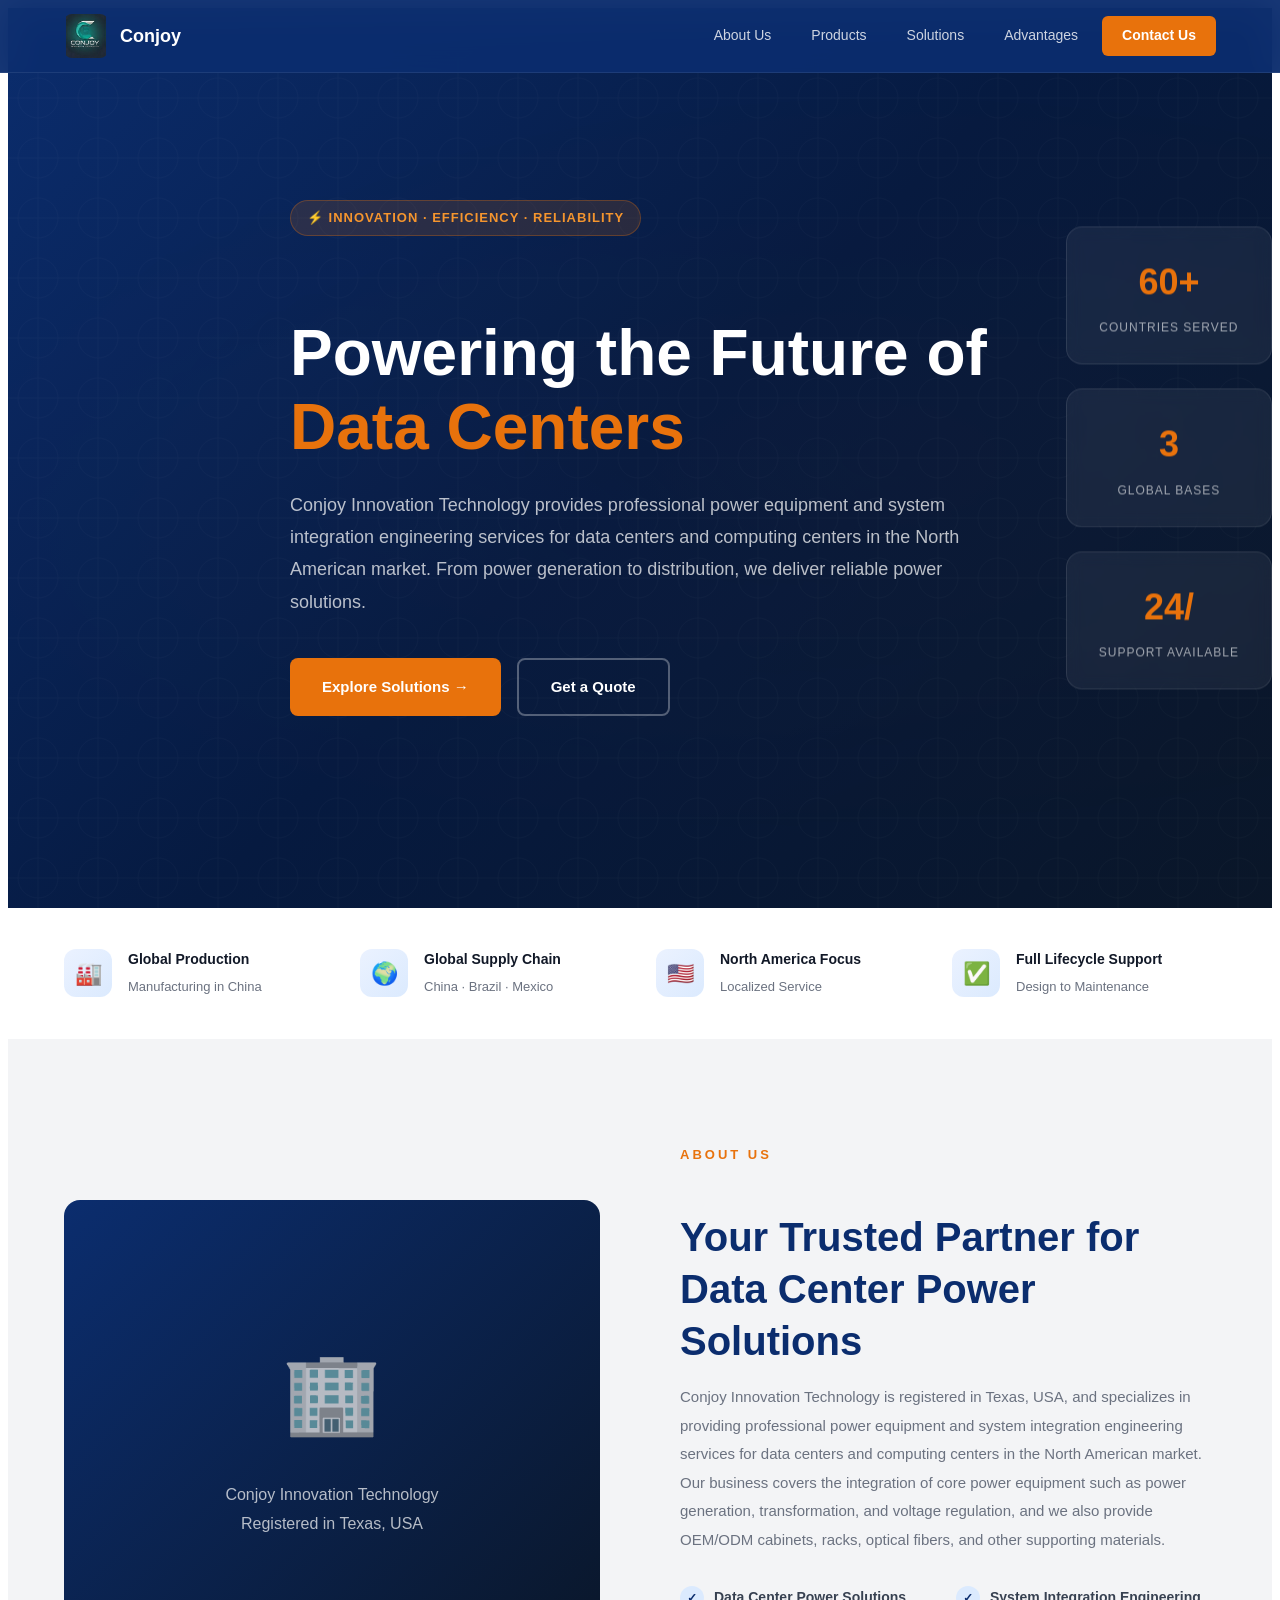
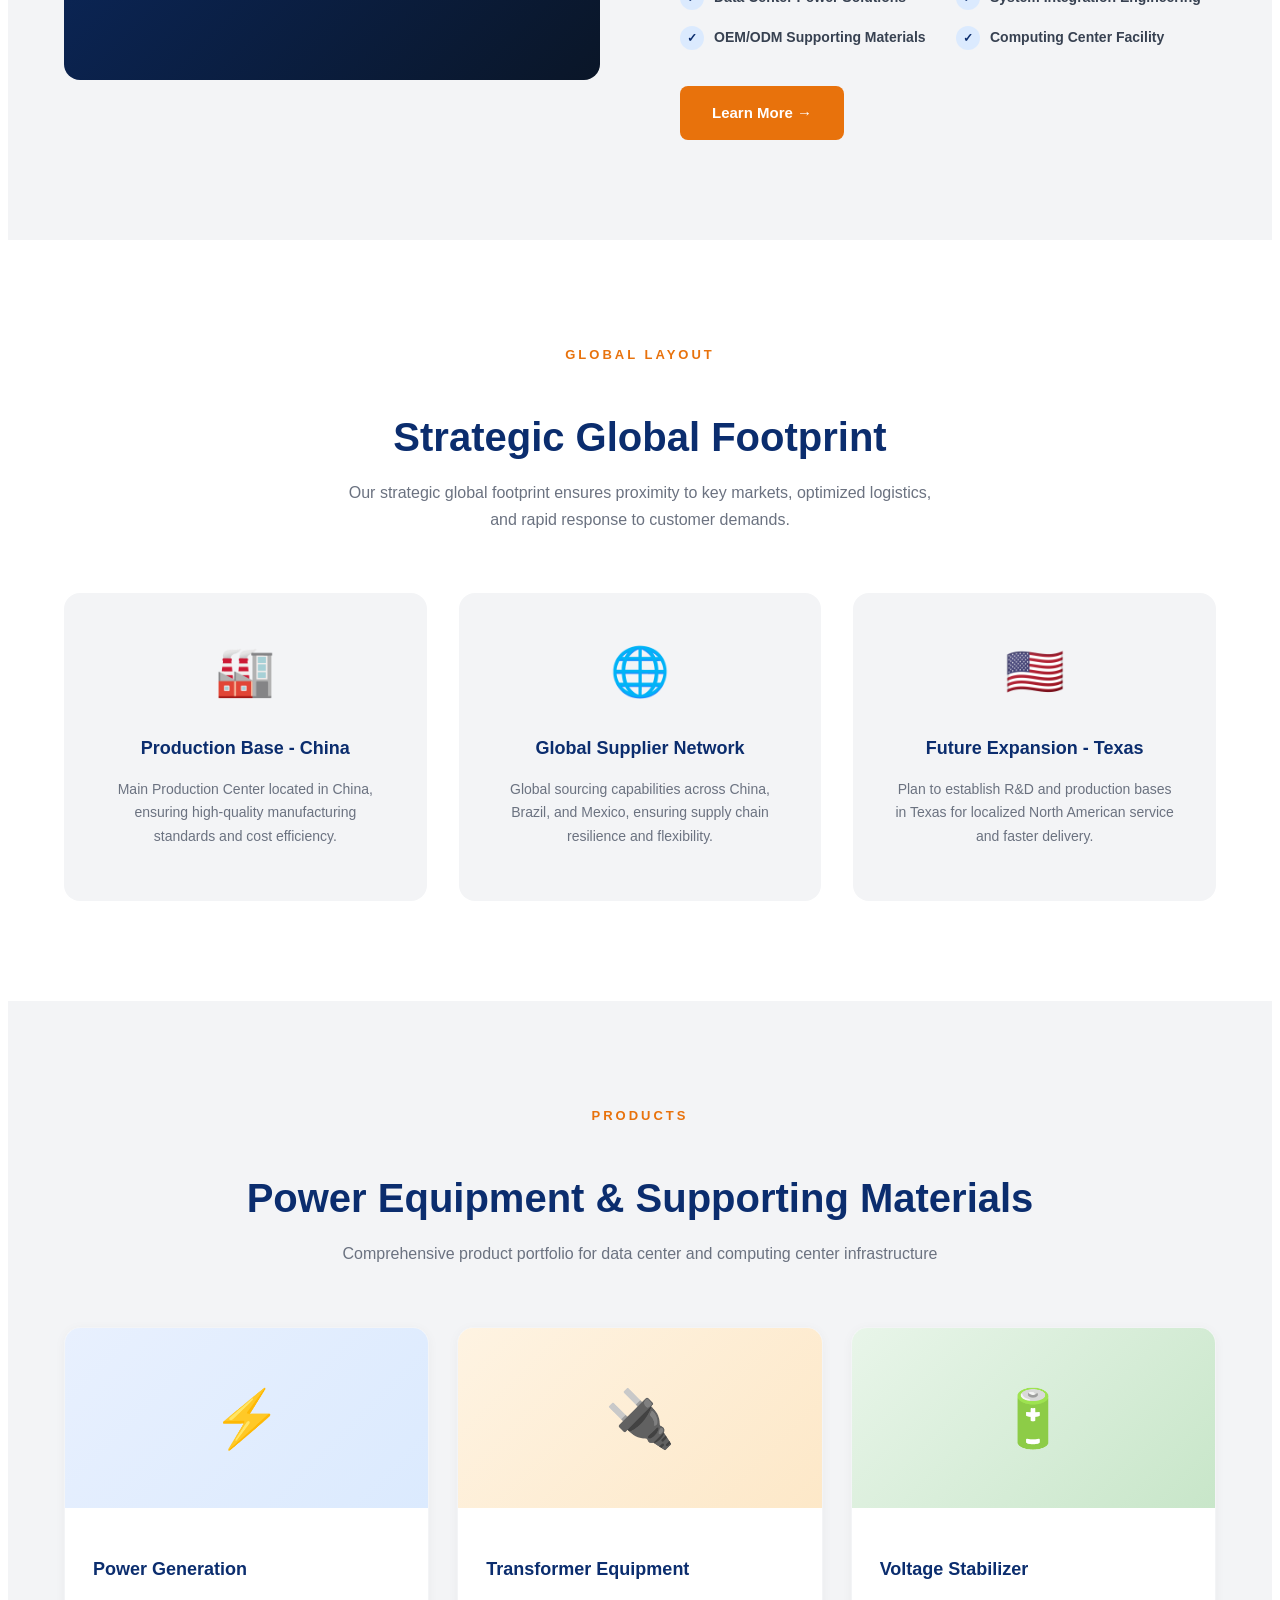
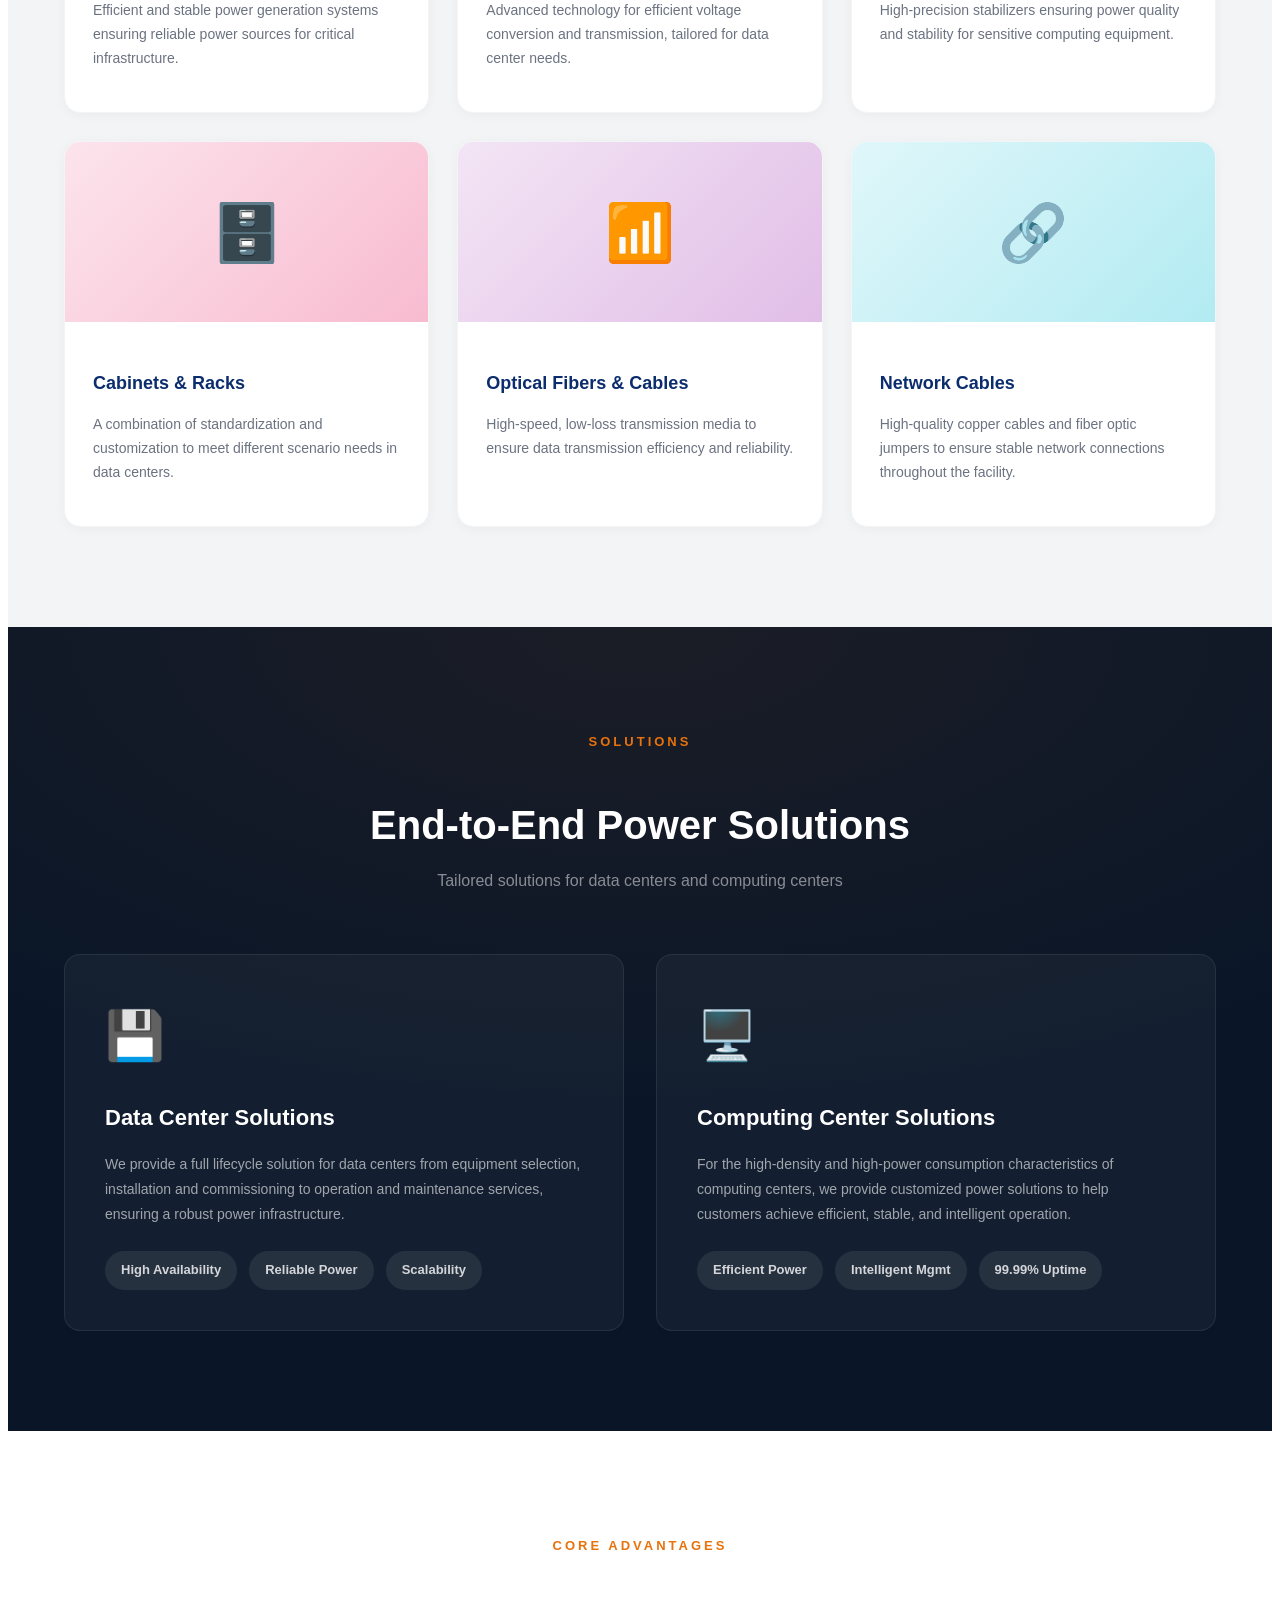
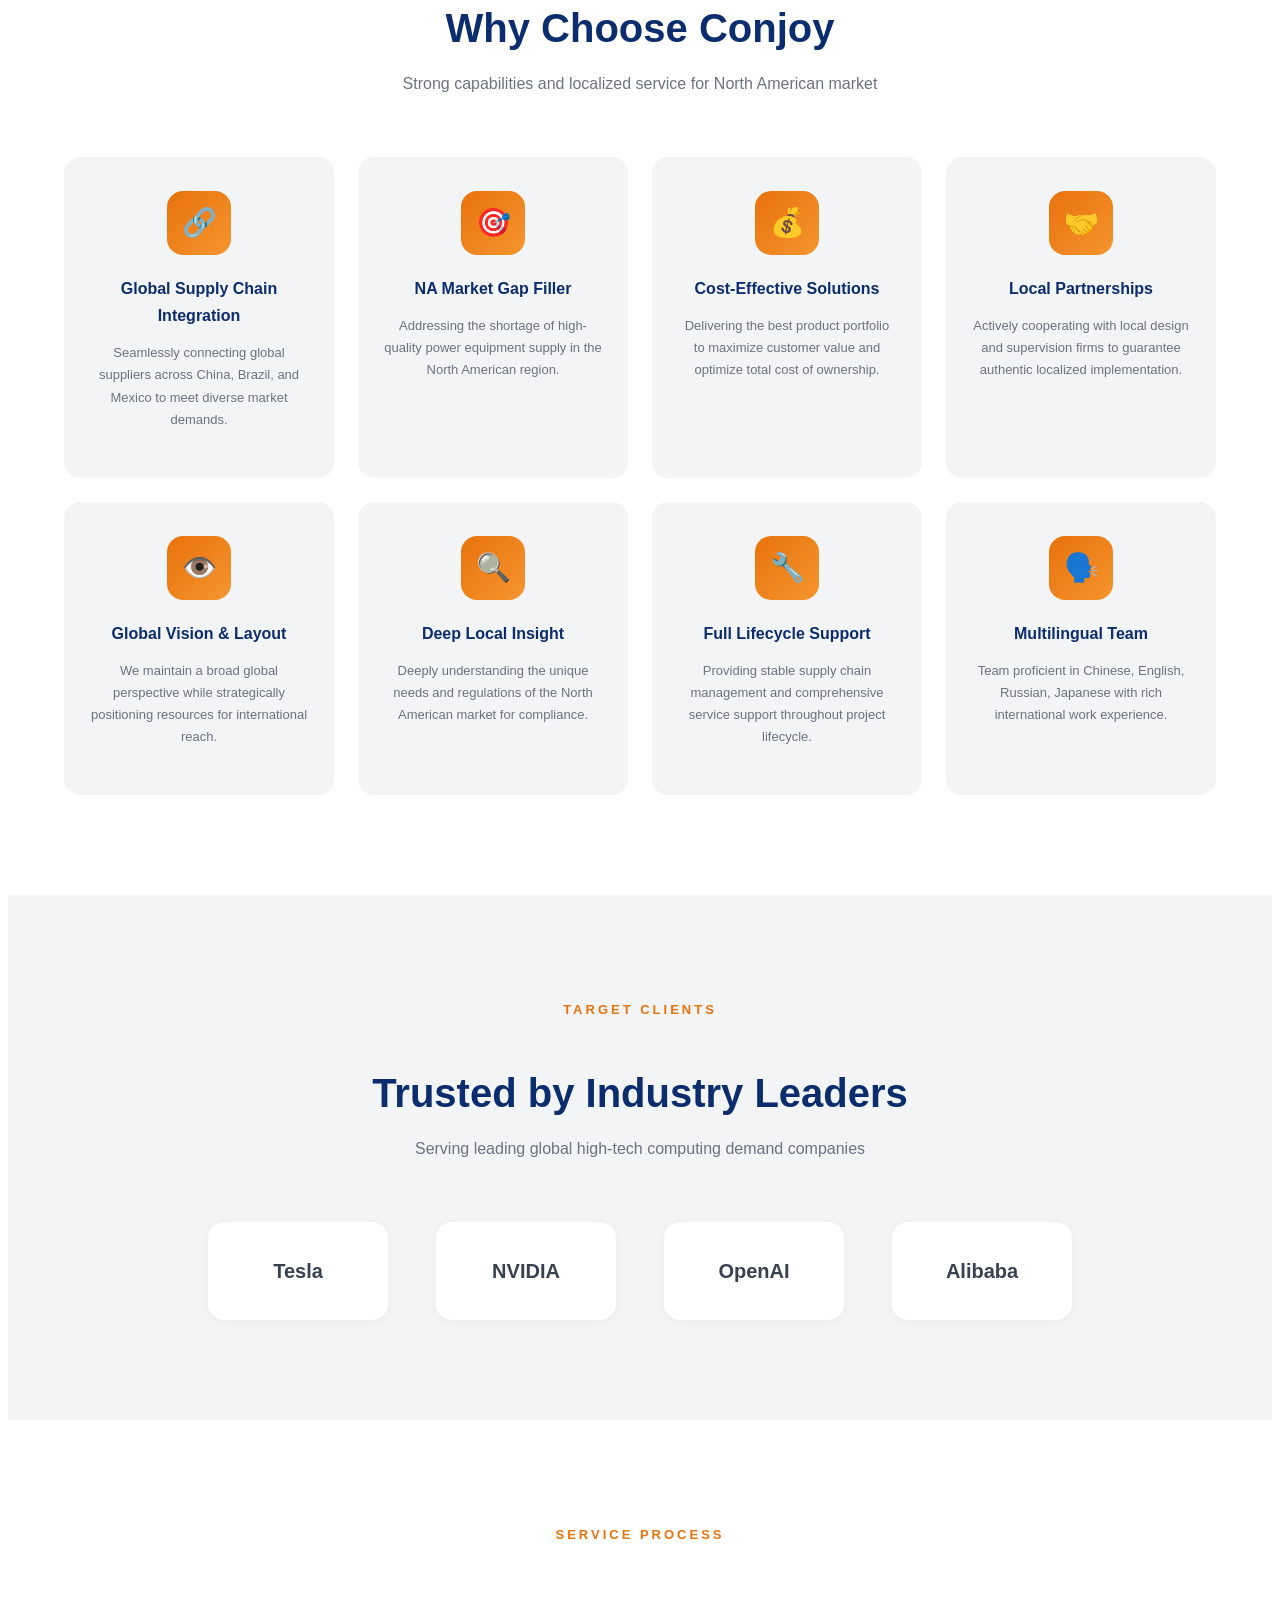
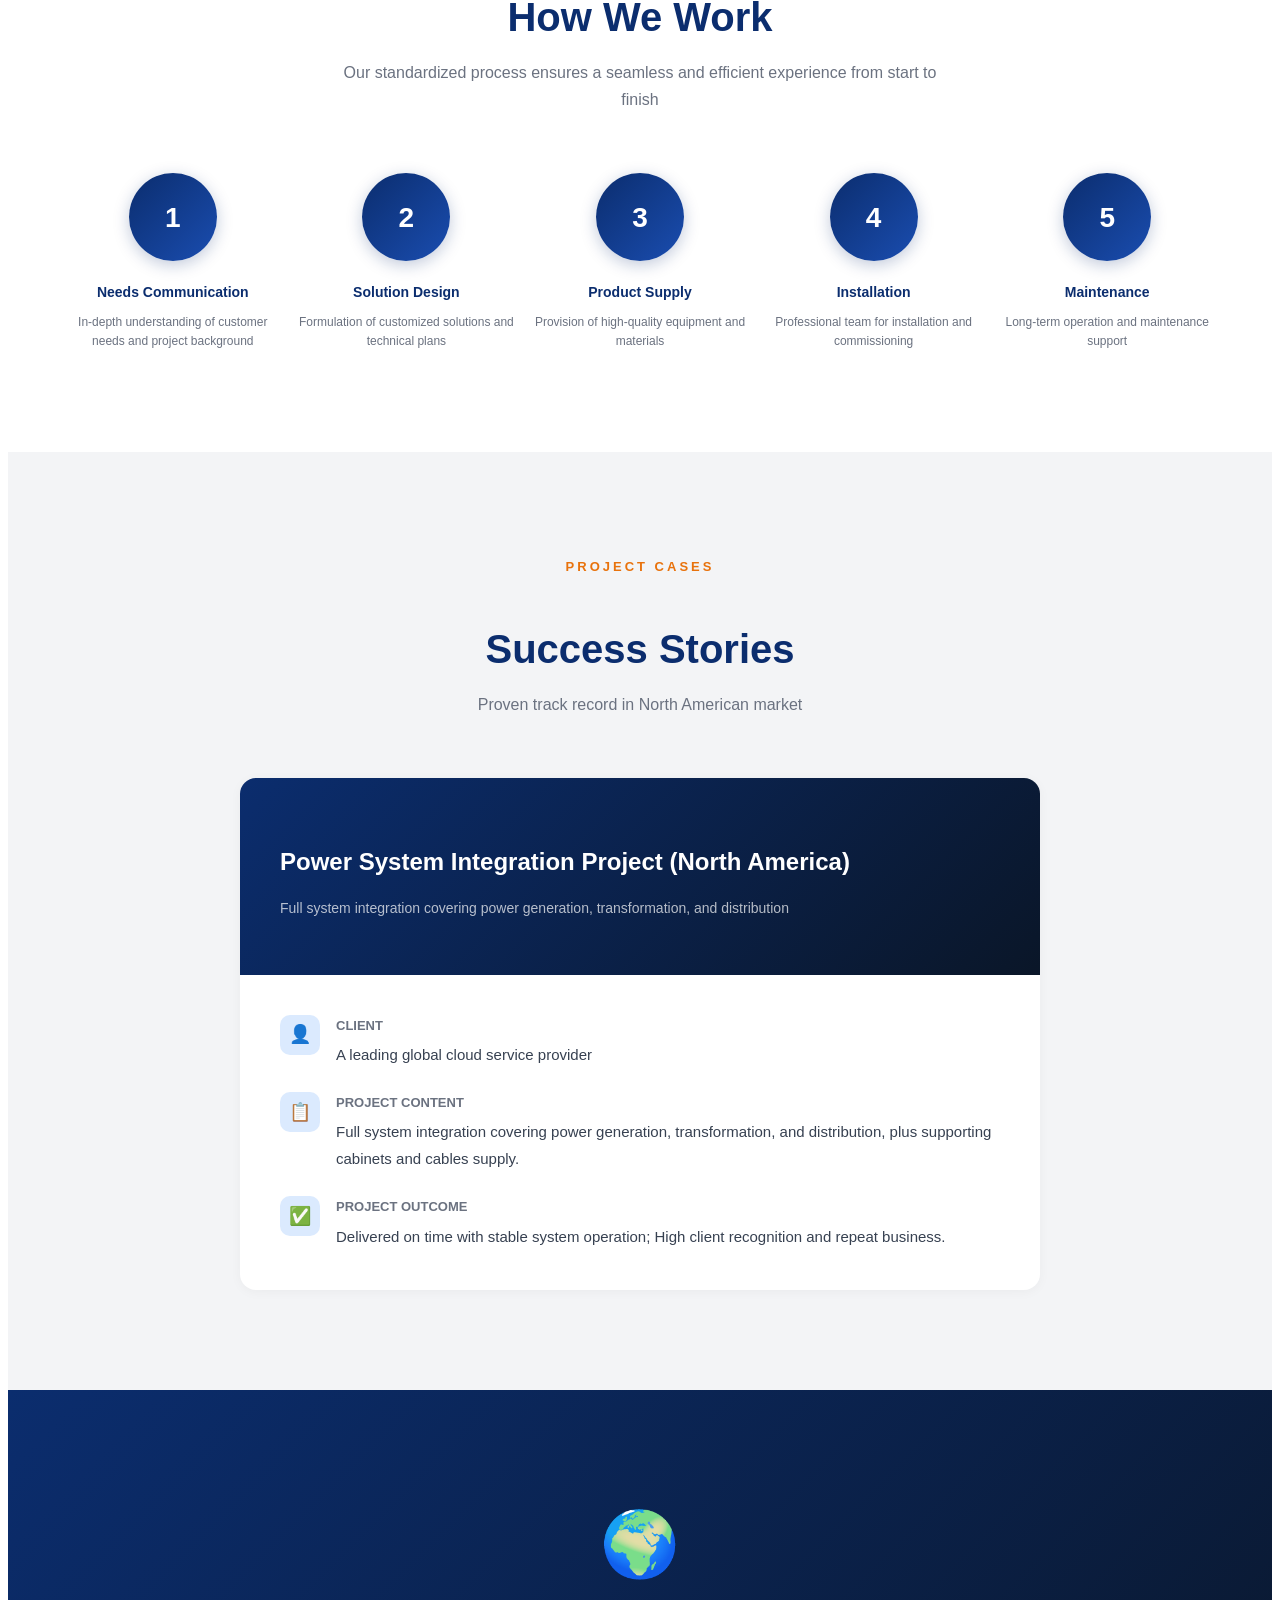
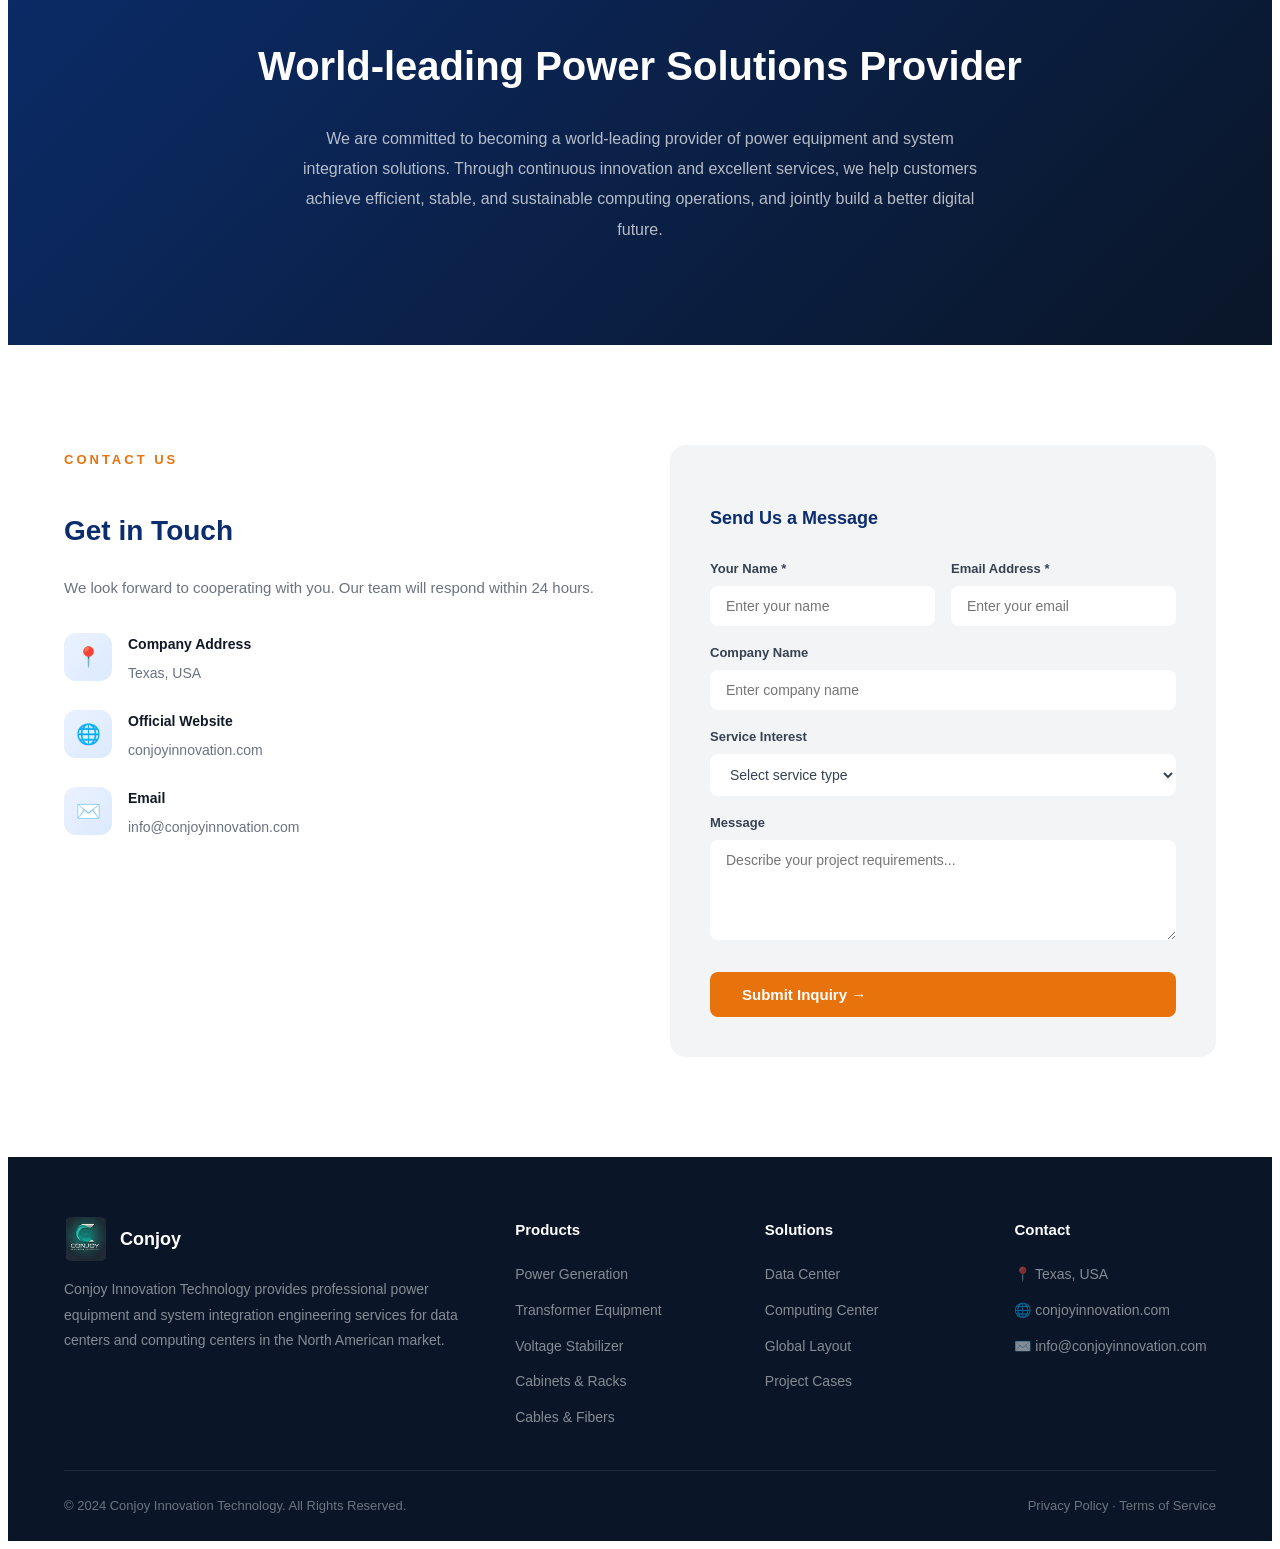
==== index.html @ 09822c04 "Add files via upload" ====
<!DOCTYPE html>
<html lang="en">
<head>
  <meta charset="UTF-8">
  <meta name="viewport" content="width=device-width, initial-scale=1.0">
  <title>Conjoy Innovation Technology - Powering the Future of Data Centers</title>
  <style>
    /* ===== RESET & BASE ===== */
    *, *::before, *::after { box-sizing: border-box; margin: ; padding: 0; }
    :root {
      --primary: #0B2D6E;
      --primary-light: #1a4db0;
      --accent: #E8720C;
      --accent-light: #f5952e;
      --dark: #0a1628;
      --gray-900: #111827;
      --gray-700: #374151;
      --gray-500: #6B7280;
      --gray-300: #D1D5DB;
      --gray-100: #F3F4F6;
      --white: #FFFFFF;
      --shadow: 0 4px 24px rgba(0,0,0,0.12);
      --shadow-lg: 0 12px 48px rgba(0,0,0,0.18);
      --radius: 8px;
      --radius-lg: 16px;
      --transition: 0.3s cubic-bezier(0.4, 0, 0.2, 1);
    }
    html { scroll-behavior: smooth; }
    body {
      font-family: "PingFang SC", "Microsoft YaHei", "Helvetica Neue", Arial, sans-serif;
      color: var(--gray-700);
      background: var(--white);
      line-height: 1.7;
      overflow-x: hidden;
    }
    img { max-width: 100%; display: block; }
    a { text-decoration: none; color: inherit; }
    ul { list-style: none; }

    /* ===== LAYOUT ===== */
    .container {
      max-width: 1200px;
      margin: 0 auto;
      padding: 0 24px;
    }
    .section { padding: 100px 0; }
    .section-header { text-align: center; margin-bottom: 60px; }
    .section-label {
      display: inline-block;
      font-size: 13px;
      font-weight: 600;
      letter-spacing: 3px;
      text-transform: uppercase;
      color: var(--accent);
      margin-bottom: 12px;
    }
    .section-title {
      font-size: clamp(28px, 4vw, 40px);
      font-weight: 800;
      color: var(--primary);
      line-height: 1.3;
      margin-bottom: 16px;
    }
    .section-subtitle {
      font-size: 16px;
      color: var(--gray-500);
      max-width: 600px;
      margin: 0 auto;
    }

    /* ===== NAVBAR ===== */
    .navbar {
      position: fixed; top: 0; left: 0; right: 0;
      z-index: 1000;
      background: rgba(11, 45, 110, 0.95);
      backdrop-filter: blur(16px);
      border-bottom: 1px solid rgba(255,255,255,0.08);
      transition: var(--transition);
    }
    .navbar.scrolled { background: rgba(11, 45, 110, 0.98); box-shadow: 0 2px 20px rgba(0,0,0,0.3); }
    .nav-inner {
      display: flex; align-items: center; justify-content: space-between;
      height: 72px;
    }
    .nav-logo {
      display: flex; align-items: center; gap: 12px;
      color: var(--white); font-weight: 800; font-size: 18px;
    }
    .nav-logo-img {
      width: 44px; height: 44px;
      object-fit: contain;
      border-radius: 8px;
    }
    .nav-links { display: flex; gap: 8px; }
    .nav-links a {
      color: rgba(255,255,255,0.8);
      font-size: 14px; font-weight: 500;
      padding: 8px 16px;
      border-radius: 6px;
      transition: var(--transition);
    }
    .nav-links a:hover { color: var(--white); background: rgba(255,255,255,0.1); }
    .nav-cta {
      background: var(--accent) !important;
      color: var(--white) !important;
      font-weight: 600 !important;
      padding: 8px 20px !important;
    }
    .nav-cta:hover { background: var(--accent-light) !important; }
    .nav-mobile-toggle {
      display: none;
      background: none; border: none;
      color: white; font-size: 24px;
      cursor: pointer;
    }

    /* ===== HERO ===== */
    .hero {
      min-height: 100vh;
      background: linear-gradient(135deg, #0B2D6E 0%, #061a40 50%, #0a1628 100%);
      display: flex; align-items: center;
      position: relative;
      overflow: hidden;
    }
    .hero::before {
      content: '';
      position: absolute; inset: 0;
      background: url("data:image/svg+xml,%3Csvg width='60' height='60' xmlns='http://www.w3.org/2000/svg'%3E%3Cg fill='none' stroke='%23ffffff' stroke-width='0.5' opacity='0.04'%3E%3Ccircle cx='30' cy='30' r='20'/%3E%3Cline x1='0' y1='30' x2='60' y2='30'/%3E%3Cline x1='30' y1='0' x2='30' y2='60'/%3E%3C/g%3E%3C/svg%3E");
    }
    .hero-glow {
      position: absolute; inset: 0;
      opacity: 0.06;
      background: 
        radial-gradient(ellipse 80% 50% at 70% 50%, rgba(232,114,12,0.3), transparent),
        radial-gradient(ellipse 60% 40% at 30% 60%, rgba(255,255,255,0.1), transparent);
    }
    .hero-content {
      position: relative; z-index: 2;
      max-width: 700px;
    }
    .hero-badge {
      display: inline-flex; align-items: center; gap: 8px;
      background: rgba(232,114,12,0.15);
      border: 1px solid rgba(232,114,12,0.3);
      color: var(--accent-light);
      font-size: 13px; font-weight: 600;
      padding: 6px 16px;
      border-radius: 100px;
      margin-bottom: 28px;
      letter-spacing: 1px;
    }
    .hero-title {
      font-size: clamp(36px, 5.5vw, 64px);
      font-weight: 900;
      color: var(--white);
      line-height: 1.15;
      margin-bottom: 24px;
    }
    .hero-title span { color: var(--accent); }
    .hero-desc {
      font-size: 18px;
      color: rgba(255,255,255,0.72);
      margin-bottom: 40px;
      line-height: 1.8;
    }
    .hero-actions { display: flex; gap: 16px; flex-wrap: wrap; }
    .btn {
      display: inline-flex; align-items: center; gap: 8px;
      padding: 14px 32px;
      border-radius: var(--radius);
      font-size: 15px; font-weight: 700;
      transition: var(--transition);
      cursor: pointer;
      border: none;
    }
    .btn-primary {
      background: var(--accent);
      color: var(--white);
    }
    .btn-primary:hover { background: var(--accent-light); transform: translateY(-2px); box-shadow: 0 8px 24px rgba(232,114,12,0.4); }
    .btn-outline {
      background: transparent;
      color: var(--white);
      border: 2px solid rgba(255,255,255,0.3);
    }
    .btn-outline:hover { border-color: var(--white); background: rgba(255,255,255,0.08); transform: translateY(-2px); }
    .hero-stats {
      position: absolute; right: 0; top: 50%; transform: translateY(-50%);
      z-index: 2;
      display: flex; flex-direction: column; gap: 24px;
    }
    .hero-stat {
      background: rgba(255,255,255,0.06);
      border: 1px solid rgba(255,255,255,0.1);
      backdrop-filter: blur(8px);
      border-radius: var(--radius-lg);
      padding: 24px 32px;
      text-align: center;
      min-width: 160px;
    }
    .hero-stat-num {
      font-size: 36px; font-weight: 900;
      color: var(--accent);
      display: block;
    }
    .hero-stat-label {
      font-size: 12px;
      color: rgba(255,255,255,0.6);
      letter-spacing: 1px;
      text-transform: uppercase;
      margin-top: 4px;
    }

    /* ===== FEATURES BAR ===== */
    .features-bar {
      background: var(--white);
      padding: 40px 0;
      border-bottom: 1px solid var(--gray-100);
    }
    .features-bar-grid {
      display: grid;
      grid-template-columns: repeat(4, 1fr);
      gap: 32px;
    }
    .feature-item {
      display: flex; align-items: center; gap: 16px;
    }
    .feature-icon {
      width: 48px; height: 48px;
      background: linear-gradient(135deg, #EBF2FF, #dbeafe);
      border-radius: 12px;
      display: flex; align-items: center; justify-content: center;
      font-size: 22px;
      flex-shrink: 0;
    }
    .feature-text strong { display: block; font-size: 14px; color: var(--gray-900); }
    .feature-text span { font-size: 13px; color: var(--gray-500); }

    /* ===== ABOUT ===== */
    .about { background: var(--gray-100); }
    .about-grid {
      display: grid;
      grid-template-columns: 1fr 1fr;
      gap: 80px;
      align-items: center;
    }
    .about-image {
      position: relative;
      border-radius: var(--radius-lg);
      overflow: hidden;
      height: 480px;
      background: linear-gradient(135deg, var(--primary) 0%, var(--dark) 100%);
      display: flex; align-items: center; justify-content: center;
    }
    .about-image-content {
      text-align: center;
      color: rgba(255,255,255,0.8);
      padding: 40px;
    }
    .about-image-content .big-icon {
      font-size: 80px;
      margin-bottom: 20px;
    }
    .about-image-content p {
      font-size: 16px;
      color: rgba(255,255,255,0.7);
      line-height: 1.8;
    }
    .about-text .section-label { text-align: left; }
    .about-text .section-title { text-align: left; }
    .about-desc {
      font-size: 15px;
      color: var(--gray-500);
      margin-bottom: 32px;
      line-height: 1.9;
    }
    .about-features {
      display: grid; grid-template-columns: 1fr 1fr; gap: 16px;
      margin-bottom: 36px;
    }
    .about-feature {
      display: flex; align-items: center; gap: 10px;
      font-size: 14px; font-weight: 600; color: var(--gray-700);
    }
    .about-feature-icon {
      width: 24px; height: 24px;
      background: #dbeafe;
      border-radius: 50%;
      display: flex; align-items: center; justify-content: center;
      font-size: 12px;
      color: var(--primary);
      flex-shrink: 0;
    }

    /* ===== GLOBAL LAYOUT ===== */
    .global-section { background: var(--white); }
    .global-grid {
      display: grid;
      grid-template-columns: repeat(3, 1fr);
      gap: 32px;
    }
    .global-card {
      background: var(--gray-100);
      border-radius: var(--radius-lg);
      padding: 36px;
      text-align: center;
      transition: var(--transition);
      border: 2px solid transparent;
    }
    .global-card:hover {
      border-color: var(--primary);
      transform: translateY(-4px);
      box-shadow: var(--shadow);
    }
    .global-card-icon {
      font-size: 48px;
      margin-bottom: 20px;
    }
    .global-card h3 {
      font-size: 18px; font-weight: 800;
      color: var(--primary);
      margin-bottom: 12px;
    }
    .global-card p {
      font-size: 14px;
      color: var(--gray-500);
      line-height: 1.7;
    }

    /* ===== PRODUCTS ===== */
    .products { background: var(--gray-100); }
    .products-grid {
      display: grid;
      grid-template-columns: repeat(3, 1fr);
      gap: 28px;
    }
    .product-card {
      background: var(--white);
      border: 1px solid var(--gray-100);
      border-radius: var(--radius-lg);
      overflow: hidden;
      transition: var(--transition);
      box-shadow: 0 2px 12px rgba(0,0,0,0.04);
    }
    .product-card:hover {
      transform: translateY(-8px);
      box-shadow: var(--shadow-lg);
      border-color: var(--primary);
    }
    .product-img {
      height: 180px;
      background: linear-gradient(135deg, #e8f0fe, #dbeafe);
      display: flex; align-items: center; justify-content: center;
      font-size: 56px;
    }
    .product-card:nth-child(2) .product-img { background: linear-gradient(135deg, #fef3e2, #fde8c8); }
    .product-card:nth-child(3) .product-img { background: linear-gradient(135deg, #e8f5e9, #c8e6c9); }
    .product-card:nth-child(4) .product-img { background: linear-gradient(135deg, #fce4ec, #f8bbd0); }
    .product-card:nth-child(5) .product-img { background: linear-gradient(135deg, #f3e5f5, #e1bee7); }
    .product-card:nth-child(6) .product-img { background: linear-gradient(135deg, #e0f7fa, #b2ebf2); }
    .product-body { padding: 28px; }
    .product-title {
      font-size: 18px; font-weight: 800;
      color: var(--primary);
      margin-bottom: 10px;
    }
    .product-desc {
      font-size: 14px;
      color: var(--gray-500);
      line-height: 1.7;
    }

    /* ===== SOLUTIONS ===== */
    .solutions {
      background: var(--dark);
      position: relative;
      overflow: hidden;
    }
    .solutions::before {
      content: '';
      position: absolute; inset: 0;
      background: radial-gradient(ellipse 80% 60% at 50% 0%, rgba(232,114,12,0.08), transparent);
    }
    .solutions .section-label { color: var(--accent); }
    .solutions .section-title { color: var(--white); }
    .solutions .section-subtitle { color: rgba(255,255,255,0.5); }
    .solutions-grid {
      position: relative; z-index: 1;
      display: grid;
      grid-template-columns: repeat(2, 1fr);
      gap: 32px;
    }
    .solution-card {
      background: rgba(255,255,255,0.04);
      border: 1px solid rgba(255,255,255,0.08);
      border-radius: var(--radius-lg);
      padding: 40px;
      transition: var(--transition);
    }
    .solution-card:hover {
      background: rgba(255,255,255,0.08);
      border-color: rgba(232,114,12,0.3);
    }
    .solution-icon {
      font-size: 48px;
      margin-bottom: 20px;
    }
    .solution-card h3 {
      font-size: 22px; font-weight: 800;
      color: var(--white);
      margin-bottom: 16px;
    }
    .solution-card > p {
      font-size: 14px;
      color: rgba(255,255,255,0.6);
      line-height: 1.8;
      margin-bottom: 24px;
    }
    .solution-features {
      display: flex; flex-wrap: wrap; gap: 12px;
    }
    .solution-feature {
      background: rgba(255,255,255,0.08);
      color: rgba(255,255,255,0.8);
      font-size: 13px; font-weight: 600;
      padding: 8px 16px;
      border-radius: 100px;
    }

    /* ===== ADVANTAGES ===== */
    .advantages { background: var(--white); }
    .adv-grid {
      display: grid;
      grid-template-columns: repeat(4, 1fr);
      gap: 24px;
    }
    .adv-card {
      background: var(--gray-100);
      border-radius: var(--radius-lg);
      padding: 32px 24px;
      text-align: center;
      transition: var(--transition);
      border: 2px solid transparent;
    }
    .adv-card:hover {
      border-color: var(--accent);
      transform: translateY(-4px);
      box-shadow: var(--shadow);
    }
    .adv-icon {
      width: 64px; height: 64px;
      background: linear-gradient(135deg, var(--accent), #f5952e);
      border-radius: 16px;
      display: flex; align-items: center; justify-content: center;
      font-size: 28px;
      margin: 0 auto 20px;
    }
    .adv-card h3 {
      font-size: 16px; font-weight: 800;
      color: var(--primary);
      margin-bottom: 10px;
    }
    .adv-card p {
      font-size: 13px;
      color: var(--gray-500);
      line-height: 1.7;
    }

    /* ===== CLIENTS ===== */
    .clients { background: var(--gray-100); }
    .clients-grid {
      display: flex;
      justify-content: center;
      flex-wrap: wrap;
      gap: 48px;
    }
    .client-logo {
      background: var(--white);
      border-radius: var(--radius-lg);
      padding: 32px 48px;
      display: flex;
      align-items: center;
      justify-content: center;
      min-width: 180px;
      box-shadow: 0 2px 12px rgba(0,0,0,0.04);
      transition: var(--transition);
    }
    .client-logo:hover {
      transform: translateY(-4px);
      box-shadow: var(--shadow);
    }
    .client-logo span {
      font-size: 20px; font-weight: 800;
      color: var(--gray-700);
    }

    /* ===== PROCESS ===== */
    .process { background: var(--white); }
    .process-steps {
      display: grid;
      grid-template-columns: repeat(5, 1fr);
      gap: 16px;
      position: relative;
    }
    .process-steps::before {
      content: '';
      position: absolute;
      top: 44px; left: 10%; right: 10%;
      height: 2px;
      background: var(--gray-200);
    }
    .step {
      text-align: center;
      position: relative;
    }
    .step-num {
      width: 88px; height: 88px;
      border-radius: 50%;
      background: linear-gradient(135deg, var(--primary), var(--primary-light));
      color: white;
      font-size: 28px; font-weight: 900;
      display: flex; align-items: center; justify-content: center;
      margin: 0 auto 20px;
      position: relative; z-index: 1;
      box-shadow: 0 4px 16px rgba(11,45,110,0.25);
    }
    .step-title { font-size: 14px; font-weight: 700; color: var(--primary); margin-bottom: 8px; }
    .step-desc { font-size: 12px; color: var(--gray-500); line-height: 1.6; }

    /* ===== CASES ===== */
    .cases { background: var(--gray-100); }
    .case-card {
      background: var(--white);
      border-radius: var(--radius-lg);
      overflow: hidden;
      box-shadow: 0 2px 12px rgba(0,0,0,0.04);
      max-width: 800px;
      margin: 0 auto;
    }
    .case-header {
      background: linear-gradient(135deg, var(--primary), var(--dark));
      color: var(--white);
      padding: 40px;
    }
    .case-header h3 {
      font-size: 24px; font-weight: 800;
      margin-bottom: 8px;
    }
    .case-header p {
      opacity: 0.7;
      font-size: 14px;
    }
    .case-body {
      padding: 40px;
    }
    .case-item {
      display: flex;
      gap: 16px;
      margin-bottom: 24px;
    }
    .case-item:last-child { margin-bottom: 0; }
    .case-item-icon {
      width: 40px; height: 40px;
      background: #dbeafe;
      border-radius: 10px;
      display: flex; align-items: center; justify-content: center;
      font-size: 18px;
      flex-shrink: 0;
    }
    .case-item-text strong {
      display: block;
      font-size: 13px;
      color: var(--gray-500);
      margin-bottom: 4px;
    }
    .case-item-text span {
      font-size: 15px;
      color: var(--gray-700);
      line-height: 1.6;
    }

    /* ===== VISION ===== */
    .vision {
      background: linear-gradient(135deg, var(--primary) 0%, var(--dark) 100%);
      color: var(--white);
      text-align: center;
    }
    .vision-icon {
      font-size: 64px;
      margin-bottom: 24px;
    }
    .vision h2 {
      font-size: clamp(28px, 4vw, 40px);
      font-weight: 900;
      margin-bottom: 24px;
    }
    .vision p {
      font-size: 16px;
      color: rgba(255,255,255,0.7);
      max-width: 700px;
      margin: 0 auto;
      line-height: 1.9;
    }

    /* ===== CONTACT ===== */
    .contact { background: var(--white); }
    .contact-grid {
      display: grid;
      grid-template-columns: 1fr 1fr;
      gap: 60px;
    }
    .contact-info h3 {
      font-size: 24px; font-weight: 800;
      color: var(--primary);
      margin-bottom: 20px;
    }
    .contact-info > p {
      font-size: 15px;
      color: var(--gray-500);
      margin-bottom: 32px;
      line-height: 1.8;
    }
    .contact-list { display: flex; flex-direction: column; gap: 24px; }
    .contact-item {
      display: flex; align-items: flex-start; gap: 16px;
    }
    .contact-item-icon {
      width: 48px; height: 48px;
      background: linear-gradient(135deg, #EBF2FF, #dbeafe);
      border-radius: 12px;
      display: flex; align-items: center; justify-content: center;
      font-size: 20px;
      flex-shrink: 0;
    }
    .contact-item-text strong { display: block; font-size: 14px; color: var(--gray-900); margin-bottom: 2px; }
    .contact-item-text span { font-size: 14px; color: var(--gray-500); }
    .contact-form {
      background: var(--gray-100);
      border-radius: var(--radius-lg);
      padding: 40px;
    }
    .form-row { display: grid; grid-template-columns: 1fr 1fr; gap: 16px; }
    .form-group { margin-bottom: 16px; }
    .form-group label {
      display: block;
      font-size: 13px; font-weight: 700;
      color: var(--gray-700);
      margin-bottom: 6px;
    }
    .form-group input,
    .form-group select,
    .form-group textarea {
      width: 100%;
      padding: 12px 16px;
      border: 2px solid var(--gray-200);
      border-radius: var(--radius);
      font-size: 14px;
      font-family: inherit;
      background: var(--white);
      color: var(--gray-700);
      transition: var(--transition);
      outline: none;
    }
    .form-group input:focus,
    .form-group select:focus,
    .form-group textarea:focus {
      border-color: var(--primary);
      box-shadow: 0 0 0 3px rgba(11,45,110,0.1);
    }
    .form-group textarea { resize: vertical; min-height: 100px; }
    .form-submit { width: 100%; margin-top: 8px; }

    /* ===== FOOTER ===== */
    .footer {
      background: var(--dark);
      padding: 60px 0 0;
    }
    .footer-grid {
      display: grid;
      grid-template-columns: 2fr 1fr 1fr 1fr;
      gap: 48px;
      padding-bottom: 40px;
      border-bottom: 1px solid rgba(255,255,255,0.08);
    }
    .footer-brand p {
      font-size: 14px;
      color: rgba(255,255,255,0.5);
      margin-top: 16px;
      line-height: 1.8;
    }
    .footer-col-title {
      font-size: 15px; font-weight: 800;
      color: var(--white);
      margin-bottom: 20px;
    }
    .footer-links { display: flex; flex-direction: column; gap: 12px; }
    .footer-links a {
      font-size: 14px;
      color: rgba(255,255,255,0.5);
      transition: var(--transition);
    }
    .footer-links a:hover { color: var(--accent); }
    .footer-bottom {
      display: flex; align-items: center; justify-content: space-between;
      padding: 24px 0;
      font-size: 13px;
      color: rgba(255,255,255,0.4);
    }

    /* ===== SCROLL ANIMATIONS ===== */
    .reveal {
      opacity: 0;
      transform: translateY(30px);
      transition: opacity 0.6s ease, transform 0.6s ease;
    }
    .reveal.visible { opacity: 1; transform: translateY(0); }

    /* ===== RESPONSIVE ===== */
    @media (max-width: 1024px) {
      .hero-stats { display: none; }
      .about-grid { grid-template-columns: 1fr; gap: 40px; }
      .about-image { height: 300px; }
      .products-grid { grid-template-columns: repeat(2, 1fr); }
      .solutions-grid { grid-template-columns: 1fr; }
      .adv-grid { grid-template-columns: repeat(2, 1fr); }
      .process-steps { grid-template-columns: repeat(3, 1fr); }
      .process-steps::before { display: none; }
      .footer-grid { grid-template-columns: repeat(2, 1fr); }
    }
    @media (max-width: 768px) {
      .nav-links { display: none; }
      .nav-mobile-toggle { display: block; }
      .nav-links.open {
        display: flex; flex-direction: column;
        position: absolute; top: 72px; left: 0; right: 0;
        background: var(--primary);
        padding: 16px;
        gap: 4px;
      }
      .products-grid { grid-template-columns: 1fr; }
      .adv-grid { grid-template-columns: 1fr 1fr; }
      .process-steps { grid-template-columns: 1fr 1fr; }
      .global-grid { grid-template-columns: 1fr; }
      .contact-grid { grid-template-columns: 1fr; }
      .form-row { grid-template-columns: 1fr; }
      .footer-grid { grid-template-columns: 1fr; }
      .footer-bottom { flex-direction: column; gap: 12px; text-align: center; }
      .about-features { grid-template-columns: 1fr; }
      .features-bar-grid { grid-template-columns: repeat(2, 1fr); }
      .section { padding: 70px 0; }
    }
    @media (max-width: 480px) {
      .features-bar-grid { grid-template-columns: 1fr; }
      .adv-grid { grid-template-columns: 1fr; }
      .process-steps { grid-template-columns: 1fr; }
    }
  </style>
</head>
<body>

<!-- NAVBAR -->
<nav class="navbar" id="navbar">
  <div class="container nav-inner">
    <div class="nav-logo">
      <img src="logo.jpg" alt="Conjoy" class="nav-logo-img">
      Conjoy
    </div>
    <div class="nav-links" id="navLinks">
      <a href="#about">About Us</a>
      <a href="#products">Products</a>
      <a href="#solutions">Solutions</a>
      <a href="#advantages">Advantages</a>
      <a href="#contact" class="nav-cta">Contact Us</a>
    </div>
    <button class="nav-mobile-toggle" id="mobileToggle" aria-label="Menu">☰</button>
  </div>
</nav>

<!-- HERO -->
<section class="hero" id="hero">
  <div class="hero-glow"></div>
  <div class="container">
    <div class="hero-content">
      <div class="hero-badge">⚡ INNOVATION · EFFICIENCY · RELIABILITY</div>
      <h1 class="hero-title">
        Powering the Future of<br>
        <span>Data Centers</span>
      </h1>
      <p class="hero-desc">
        Conjoy Innovation Technology provides professional power equipment and system integration engineering services for data centers and computing centers in the North American market. From power generation to distribution, we deliver reliable power solutions.
      </p>
      <div class="hero-actions">
        <a href="#solutions" class="btn btn-primary">Explore Solutions →</a>
        <a href="#contact" class="btn btn-outline">Get a Quote</a>
      </div>
    </div>
    <div class="hero-stats">
      <div class="hero-stat">
        <span class="hero-stat-num">60+</span>
        <span class="hero-stat-label">Countries Served</span>
      </div>
      <div class="hero-stat">
        <span class="hero-stat-num">3</span>
        <span class="hero-stat-label">Global Bases</span>
      </div>
      <div class="hero-stat">
        <span class="hero-stat-num">24/7</span>
        <span class="hero-stat-label">Support Available</span>
      </div>
    </div>
  </div>
</section>

<!-- FEATURES BAR -->
<div class="features-bar">
  <div class="container">
    <div class="features-bar-grid">
      <div class="feature-item reveal">
        <div class="feature-icon">🏭</div>
        <div class="feature-text">
          <strong>Global Production</strong>
          <span>Manufacturing in China</span>
        </div>
      </div>
      <div class="feature-item reveal">
        <div class="feature-icon">🌍</div>
        <div class="feature-text">
          <strong>Global Supply Chain</strong>
          <span>China · Brazil · Mexico</span>
        </div>
      </div>
      <div class="feature-item reveal">
        <div class="feature-icon">🇺🇸</div>
        <div class="feature-text">
          <strong>North America Focus</strong>
          <span>Localized Service</span>
        </div>
      </div>
      <div class="feature-item reveal">
        <div class="feature-icon">✅</div>
        <div class="feature-text">
          <strong>Full Lifecycle Support</strong>
          <span>Design to Maintenance</span>
        </div>
      </div>
    </div>
  </div>
</div>

<!-- ABOUT -->
<section class="about section" id="about">
  <div class="container">
    <div class="about-grid">
      <div class="about-image reveal">
        <div class="about-image-content">
          <div class="big-icon">🏢</div>
          <p>Conjoy Innovation Technology<br>Registered in Texas, USA</p>
        </div>
      </div>
      <div class="about-text reveal">
        <div class="section-label">About Us</div>
        <h2 class="section-title">Your Trusted Partner for<br>Data Center Power Solutions</h2>
        <p class="about-desc">
          Conjoy Innovation Technology is registered in Texas, USA, and specializes in providing professional power equipment and system integration engineering services for data centers and computing centers in the North American market. Our business covers the integration of core power equipment such as power generation, transformation, and voltage regulation, and we also provide OEM/ODM cabinets, racks, optical fibers, and other supporting materials.
        </p>
        <div class="about-features">
          <div class="about-feature">
            <div class="about-feature-icon">✓</div>
            <span>Data Center Power Solutions</span>
          </div>
          <div class="about-feature">
            <div class="about-feature-icon">✓</div>
            <span>System Integration Engineering</span>
          </div>
          <div class="about-feature">
            <div class="about-feature-icon">✓</div>
            <span>OEM/ODM Supporting Materials</span>
          </div>
          <div class="about-feature">
            <div class="about-feature-icon">✓</div>
            <span>Computing Center Facility</span>
          </div>
        </div>
        <a href="#contact" class="btn btn-primary">Learn More →</a>
      </div>
    </div>
  </div>
</section>

<!-- GLOBAL LAYOUT -->
<section class="global-section section" id="global">
  <div class="container">
    <div class="section-header reveal">
      <div class="section-label">Global Layout</div>
      <h2 class="section-title">Strategic Global Footprint</h2>
      <p class="section-subtitle">Our strategic global footprint ensures proximity to key markets, optimized logistics, and rapid response to customer demands.</p>
    </div>
    <div class="global-grid">
      <div class="global-card reveal">
        <div class="global-card-icon">🏭</div>
        <h3>Production Base - China</h3>
        <p>Main Production Center located in China, ensuring high-quality manufacturing standards and cost efficiency.</p>
      </div>
      <div class="global-card reveal">
        <div class="global-card-icon">🌐</div>
        <h3>Global Supplier Network</h3>
        <p>Global sourcing capabilities across China, Brazil, and Mexico, ensuring supply chain resilience and flexibility.</p>
      </div>
      <div class="global-card reveal">
        <div class="global-card-icon">🇺🇸</div>
        <h3>Future Expansion - Texas</h3>
        <p>Plan to establish R&D and production bases in Texas for localized North American service and faster delivery.</p>
      </div>
    </div>
  </div>
</section>

<!-- PRODUCTS -->
<section class="products section" id="products">
  <div class="container">
    <div class="section-header reveal">
      <div class="section-label">Products</div>
      <h2 class="section-title">Power Equipment & Supporting Materials</h2>
      <p class="section-subtitle">Comprehensive product portfolio for data center and computing center infrastructure</p>
    </div>
    <div class="products-grid">
      <div class="product-card reveal">
        <div class="product-img">⚡</div>
        <div class="product-body">
          <h3 class="product-title">Power Generation</h3>
          <p class="product-desc">Efficient and stable power generation systems ensuring reliable power sources for critical infrastructure.</p>
        </div>
      </div>
      <div class="product-card reveal">
        <div class="product-img">🔌</div>
        <div class="product-body">
          <h3 class="product-title">Transformer Equipment</h3>
          <p class="product-desc">Advanced technology for efficient voltage conversion and transmission, tailored for data center needs.</p>
        </div>
      </div>
      <div class="product-card reveal">
        <div class="product-img">🔋</div>
        <div class="product-body">
          <h3 class="product-title">Voltage Stabilizer</h3>
          <p class="product-desc">High-precision stabilizers ensuring power quality and stability for sensitive computing equipment.</p>
        </div>
      </div>
      <div class="product-card reveal">
        <div class="product-img">🗄️</div>
        <div class="product-body">
          <h3 class="product-title">Cabinets & Racks</h3>
          <p class="product-desc">A combination of standardization and customization to meet different scenario needs in data centers.</p>
        </div>
      </div>
      <div class="product-card reveal">
        <div class="product-img">📶</div>
        <div class="product-body">
          <h3 class="product-title">Optical Fibers & Cables</h3>
          <p class="product-desc">High-speed, low-loss transmission media to ensure data transmission efficiency and reliability.</p>
        </div>
      </div>
      <div class="product-card reveal">
        <div class="product-img">🔗</div>
        <div class="product-body">
          <h3 class="product-title">Network Cables</h3>
          <p class="product-desc">High-quality copper cables and fiber optic jumpers to ensure stable network connections throughout the facility.</p>
        </div>
      </div>
    </div>
  </div>
</section>

<!-- SOLUTIONS -->
<section class="solutions section" id="solutions">
  <div class="container">
    <div class="section-header reveal">
      <div class="section-label">Solutions</div>
      <h2 class="section-title">End-to-End Power Solutions</h2>
      <p class="section-subtitle">Tailored solutions for data centers and computing centers</p>
    </div>
    <div class="solutions-grid">
      <div class="solution-card reveal">
        <div class="solution-icon">💾</div>
        <h3>Data Center Solutions</h3>
        <p>We provide a full lifecycle solution for data centers from equipment selection, installation and commissioning to operation and maintenance services, ensuring a robust power infrastructure.</p>
        <div class="solution-features">
          <span class="solution-feature">High Availability</span>
          <span class="solution-feature">Reliable Power</span>
          <span class="solution-feature">Scalability</span>
        </div>
      </div>
      <div class="solution-card reveal">
        <div class="solution-icon">🖥️</div>
        <h3>Computing Center Solutions</h3>
        <p>For the high-density and high-power consumption characteristics of computing centers, we provide customized power solutions to help customers achieve efficient, stable, and intelligent operation.</p>
        <div class="solution-features">
          <span class="solution-feature">Efficient Power</span>
          <span class="solution-feature">Intelligent Mgmt</span>
          <span class="solution-feature">99.99% Uptime</span>
        </div>
      </div>
    </div>
  </div>
</section>

<!-- ADVANTAGES -->
<section class="advantages section" id="advantages">
  <div class="container">
    <div class="section-header reveal">
      <div class="section-label">Core Advantages</div>
      <h2 class="section-title">Why Choose Conjoy</h2>
      <p class="section-subtitle">Strong capabilities and localized service for North American market</p>
    </div>
    <div class="adv-grid">
      <div class="adv-card reveal">
        <div class="adv-icon">🔗</div>
        <h3>Global Supply Chain Integration</h3>
        <p>Seamlessly connecting global suppliers across China, Brazil, and Mexico to meet diverse market demands.</p>
      </div>
      <div class="adv-card reveal">
        <div class="adv-icon">🎯</div>
        <h3>NA Market Gap Filler</h3>
        <p>Addressing the shortage of high-quality power equipment supply in the North American region.</p>
      </div>
      <div class="adv-card reveal">
        <div class="adv-icon">💰</div>
        <h3>Cost-Effective Solutions</h3>
        <p>Delivering the best product portfolio to maximize customer value and optimize total cost of ownership.</p>
      </div>
      <div class="adv-card reveal">
        <div class="adv-icon">🤝</div>
        <h3>Local Partnerships</h3>
        <p>Actively cooperating with local design and supervision firms to guarantee authentic localized implementation.</p>
      </div>
      <div class="adv-card reveal">
        <div class="adv-icon">👁️</div>
        <h3>Global Vision & Layout</h3>
        <p>We maintain a broad global perspective while strategically positioning resources for international reach.</p>
      </div>
      <div class="adv-card reveal">
        <div class="adv-icon">🔍</div>
        <h3>Deep Local Insight</h3>
        <p>Deeply understanding the unique needs and regulations of the North American market for compliance.</p>
      </div>
      <div class="adv-card reveal">
        <div class="adv-icon">🔧</div>
        <h3>Full Lifecycle Support</h3>
        <p>Providing stable supply chain management and comprehensive service support throughout project lifecycle.</p>
      </div>
      <div class="adv-card reveal">
        <div class="adv-icon">🗣️</div>
        <h3>Multilingual Team</h3>
        <p>Team proficient in Chinese, English, Russian, Japanese with rich international work experience.</p>
      </div>
    </div>
  </div>
</section>

<!-- CLIENTS -->
<section class="clients section" id="clients">
  <div class="container">
    <div class="section-header reveal">
      <div class="section-label">Target Clients</div>
      <h2 class="section-title">Trusted by Industry Leaders</h2>
      <p class="section-subtitle">Serving leading global high-tech computing demand companies</p>
    </div>
    <div class="clients-grid reveal">
      <div class="client-logo"><span>Tesla</span></div>
      <div class="client-logo"><span>NVIDIA</span></div>
      <div class="client-logo"><span>OpenAI</span></div>
      <div class="client-logo"><span>Alibaba</span></div>
    </div>
  </div>
</section>

<!-- PROCESS -->
<section class="process section" id="process">
  <div class="container">
    <div class="section-header reveal">
      <div class="section-label">Service Process</div>
      <h2 class="section-title">How We Work</h2>
      <p class="section-subtitle">Our standardized process ensures a seamless and efficient experience from start to finish</p>
    </div>
    <div class="process-steps">
      <div class="step reveal">
        <div class="step-num">1</div>
        <div class="step-title">Needs Communication</div>
        <div class="step-desc">In-depth understanding of customer needs and project background</div>
      </div>
      <div class="step reveal">
        <div class="step-num">2</div>
        <div class="step-title">Solution Design</div>
        <div class="step-desc">Formulation of customized solutions and technical plans</div>
      </div>
      <div class="step reveal">
        <div class="step-num">3</div>
        <div class="step-title">Product Supply</div>
        <div class="step-desc">Provision of high-quality equipment and materials</div>
      </div>
      <div class="step reveal">
        <div class="step-num">4</div>
        <div class="step-title">Installation</div>
        <div class="step-desc">Professional team for installation and commissioning</div>
      </div>
      <div class="step reveal">
        <div class="step-num">5</div>
        <div class="step-title">Maintenance</div>
        <div class="step-desc">Long-term operation and maintenance support</div>
      </div>
    </div>
  </div>
</section>

<!-- CASES -->
<section class="cases section" id="cases">
  <div class="container">
    <div class="section-header reveal">
      <div class="section-label">Project Cases</div>
      <h2 class="section-title">Success Stories</h2>
      <p class="section-subtitle">Proven track record in North American market</p>
    </div>
    <div class="case-card reveal">
      <div class="case-header">
        <h3>Power System Integration Project (North America)</h3>
        <p>Full system integration covering power generation, transformation, and distribution</p>
      </div>
      <div class="case-body">
        <div class="case-item">
          <div class="case-item-icon">👤</div>
          <div class="case-item-text">
            <strong>CLIENT</strong>
            <span>A leading global cloud service provider</span>
          </div>
        </div>
        <div class="case-item">
          <div class="case-item-icon">📋</div>
          <div class="case-item-text">
            <strong>PROJECT CONTENT</strong>
            <span>Full system integration covering power generation, transformation, and distribution, plus supporting cabinets and cables supply.</span>
          </div>
        </div>
        <div class="case-item">
          <div class="case-item-icon">✅</div>
          <div class="case-item-text">
            <strong>PROJECT OUTCOME</strong>
            <span>Delivered on time with stable system operation; High client recognition and repeat business.</span>
          </div>
        </div>
      </div>
    </div>
  </div>
</section>

<!-- VISION -->
<section class="vision section" id="vision">
  <div class="container">
    <div class="reveal">
      <div class="vision-icon">🌍</div>
      <h2>World-leading Power Solutions Provider</h2>
      <p>We are committed to becoming a world-leading provider of power equipment and system integration solutions. Through continuous innovation and excellent services, we help customers achieve efficient, stable, and sustainable computing operations, and jointly build a better digital future.</p>
    </div>
  </div>
</section>

<!-- CONTACT -->
<section class="contact section" id="contact">
  <div class="container">
    <div class="contact-grid">
      <div class="contact-info reveal">
        <div class="section-label">Contact Us</div>
        <h2 style="font-size: 28px; font-weight: 800; color: var(--primary); margin-bottom: 20px; text-align: left;">Get in Touch</h2>
        <p>We look forward to cooperating with you. Our team will respond within 24 hours.</p>
        <div class="contact-list">
          <div class="contact-item">
            <div class="contact-item-icon">📍</div>
            <div class="contact-item-text">
              <strong>Company Address</strong>
              <span>Texas, USA</span>
            </div>
          </div>
          <div class="contact-item">
            <div class="contact-item-icon">🌐</div>
            <div class="contact-item-text">
              <strong>Official Website</strong>
              <span>conjoyinnovation.com</span>
            </div>
          </div>
          <div class="contact-item">
            <div class="contact-item-icon">✉️</div>
            <div class="contact-item-text">
              <strong>Email</strong>
              <span>info@conjoyinnovation.com</span>
            </div>
          </div>
        </div>
      </div>
      <div class="contact-form reveal">
        <h3 style="font-size: 18px; font-weight: 800; color: var(--primary); margin-bottom: 24px;">Send Us a Message</h3>
        <div class="form-row">
          <div class="form-group">
            <label>Your Name *</label>
            <input type="text" placeholder="Enter your name">
          </div>
          <div class="form-group">
            <label>Email Address *</label>
            <input type="email" placeholder="Enter your email">
          </div>
        </div>
        <div class="form-group">
          <label>Company Name</label>
          <input type="text" placeholder="Enter company name">
        </div>
        <div class="form-group">
          <label>Service Interest</label>
          <select>
            <option value="">Select service type</option>
            <option>Data Center Solutions</option>
            <option>Computing Center Solutions</option>
            <option>Power Generation Equipment</option>
            <option>Transformer Equipment</option>
            <option>Voltage Stabilizer</option>
            <option>Cabinets & Racks</option>
            <option>Optical Fibers & Cables</option>
            <option>System Integration</option>
            <option>Other / General Inquiry</option>
          </select>
        </div>
        <div class="form-group">
          <label>Message</label>
          <textarea placeholder="Describe your project requirements..."></textarea>
        </div>
        <button type="submit" class="btn btn-primary form-submit" onclick="handleSubmit(event)">Submit Inquiry →</button>
      </div>
    </div>
  </div>
</section>

<!-- FOOTER -->
<footer class="footer">
  <div class="container">
    <div class="footer-grid">
      <div class="footer-brand">
        <div class="nav-logo" style="margin-bottom: 4px;">
          <img src="logo.jpg" alt="Conjoy" class="nav-logo-img">
          Conjoy
        </div>
        <p>Conjoy Innovation Technology provides professional power equipment and system integration engineering services for data centers and computing centers in the North American market.</p>
      </div>
      <div>
        <div class="footer-col-title">Products</div>
        <div class="footer-links">
          <a href="#products">Power Generation</a>
          <a href="#products">Transformer Equipment</a>
          <a href="#products">Voltage Stabilizer</a>
          <a href="#products">Cabinets & Racks</a>
          <a href="#products">Cables & Fibers</a>
        </div>
      </div>
      <div>
        <div class="footer-col-title">Solutions</div>
        <div class="footer-links">
          <a href="#solutions">Data Center</a>
          <a href="#solutions">Computing Center</a>
          <a href="#global">Global Layout</a>
          <a href="#cases">Project Cases</a>
        </div>
      </div>
      <div>
        <div class="footer-col-title">Contact</div>
        <div class="footer-links">
          <a href="#">📍 Texas, USA</a>
          <a href="#">🌐 conjoyinnovation.com</a>
          <a href="#">✉️ info@conjoyinnovation.com</a>
        </div>
      </div>
    </div>
    <div class="footer-bottom">
      <span>© 2024 Conjoy Innovation Technology. All Rights Reserved.</span>
      <span>Privacy Policy · Terms of Service</span>
    </div>
  </div>
</footer>

<script>
  // Navbar scroll effect
  window.addEventListener('scroll', () => {
    const nav = document.getElementById('navbar');
    nav.classList.toggle('scrolled', window.scrollY > 50);
  });

  // Mobile menu
  document.getElementById('mobileToggle').addEventListener('click', () => {
    document.getElementById('navLinks').classList.toggle('open');
  });

  // Scroll reveal
  const observer = new IntersectionObserver((entries) => {
    entries.forEach((entry, i) => {
      if (entry.isIntersecting) {
        setTimeout(() => entry.target.classList.add('visible'), i * 60);
        observer.unobserve(entry.target);
      }
    });
  }, { threshold: 0.1 });

  document.querySelectorAll('.reveal').forEach(el => observer.observe(el));

  // Counter animation
  function animateCounters() {
    document.querySelectorAll('.hero-stat-num').forEach(el => {
      const text = el.textContent;
      const num = parseInt(text);
      const suffix = text.replace(/[0-9]/g, '');
      let current = 0;
      const step = Math.ceil(num / 40);
      const timer = setInterval(() => {
        current += step;
        if (current >= num) { el.textContent = num + suffix; clearInterval(timer); }
        else el.textContent = current + suffix;
      }, 40);
    });
  }
  setTimeout(animateCounters, 600);

  // Form submit
  function handleSubmit(e) {
    e.preventDefault();
    const form = e.target.closest('.contact-form');
    const btn = form.querySelector('.form-submit');
    btn.textContent = '✅ Submitted! We will contact you soon.';
    btn.style.background = '#059669';
    setTimeout(() => {
      btn.textContent = 'Submit Inquiry →';
      btn.style.background = '';
      form.reset();
    }, 4000);
  }
</script>
</body>
</html>
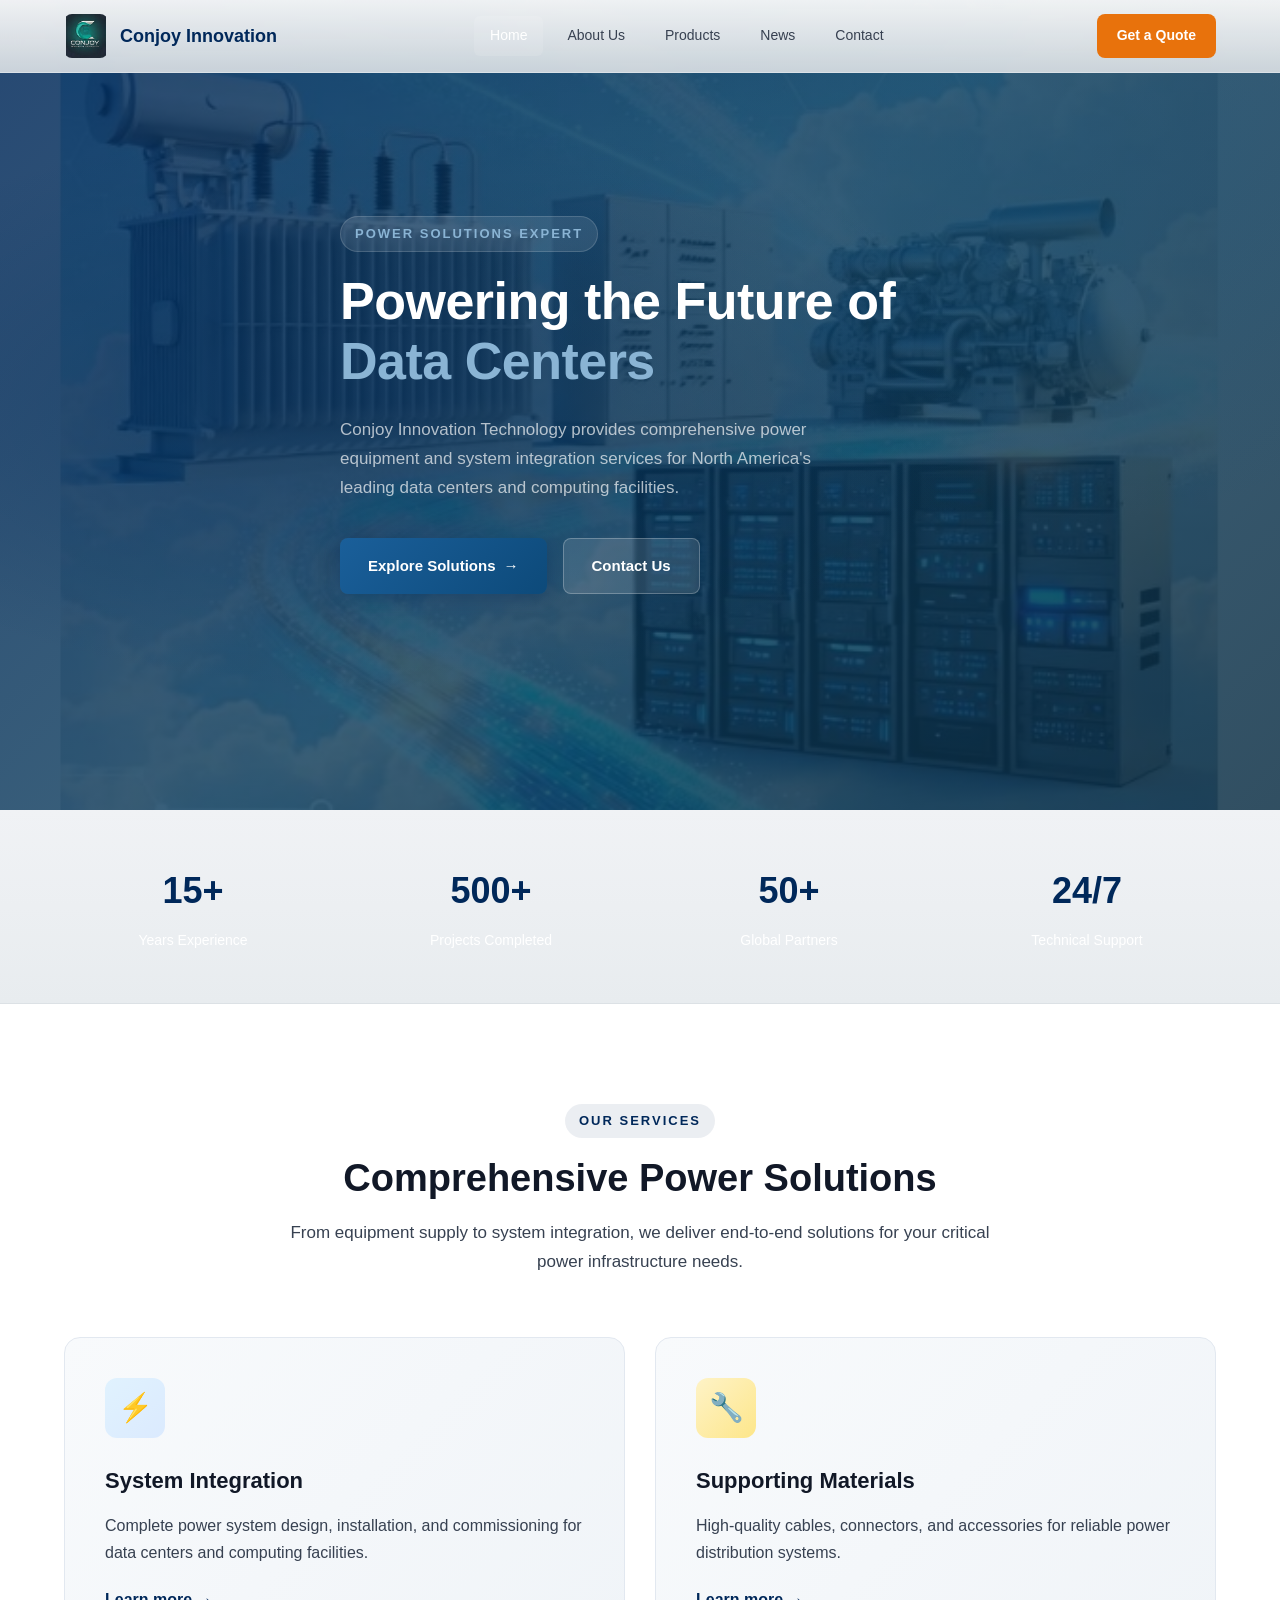
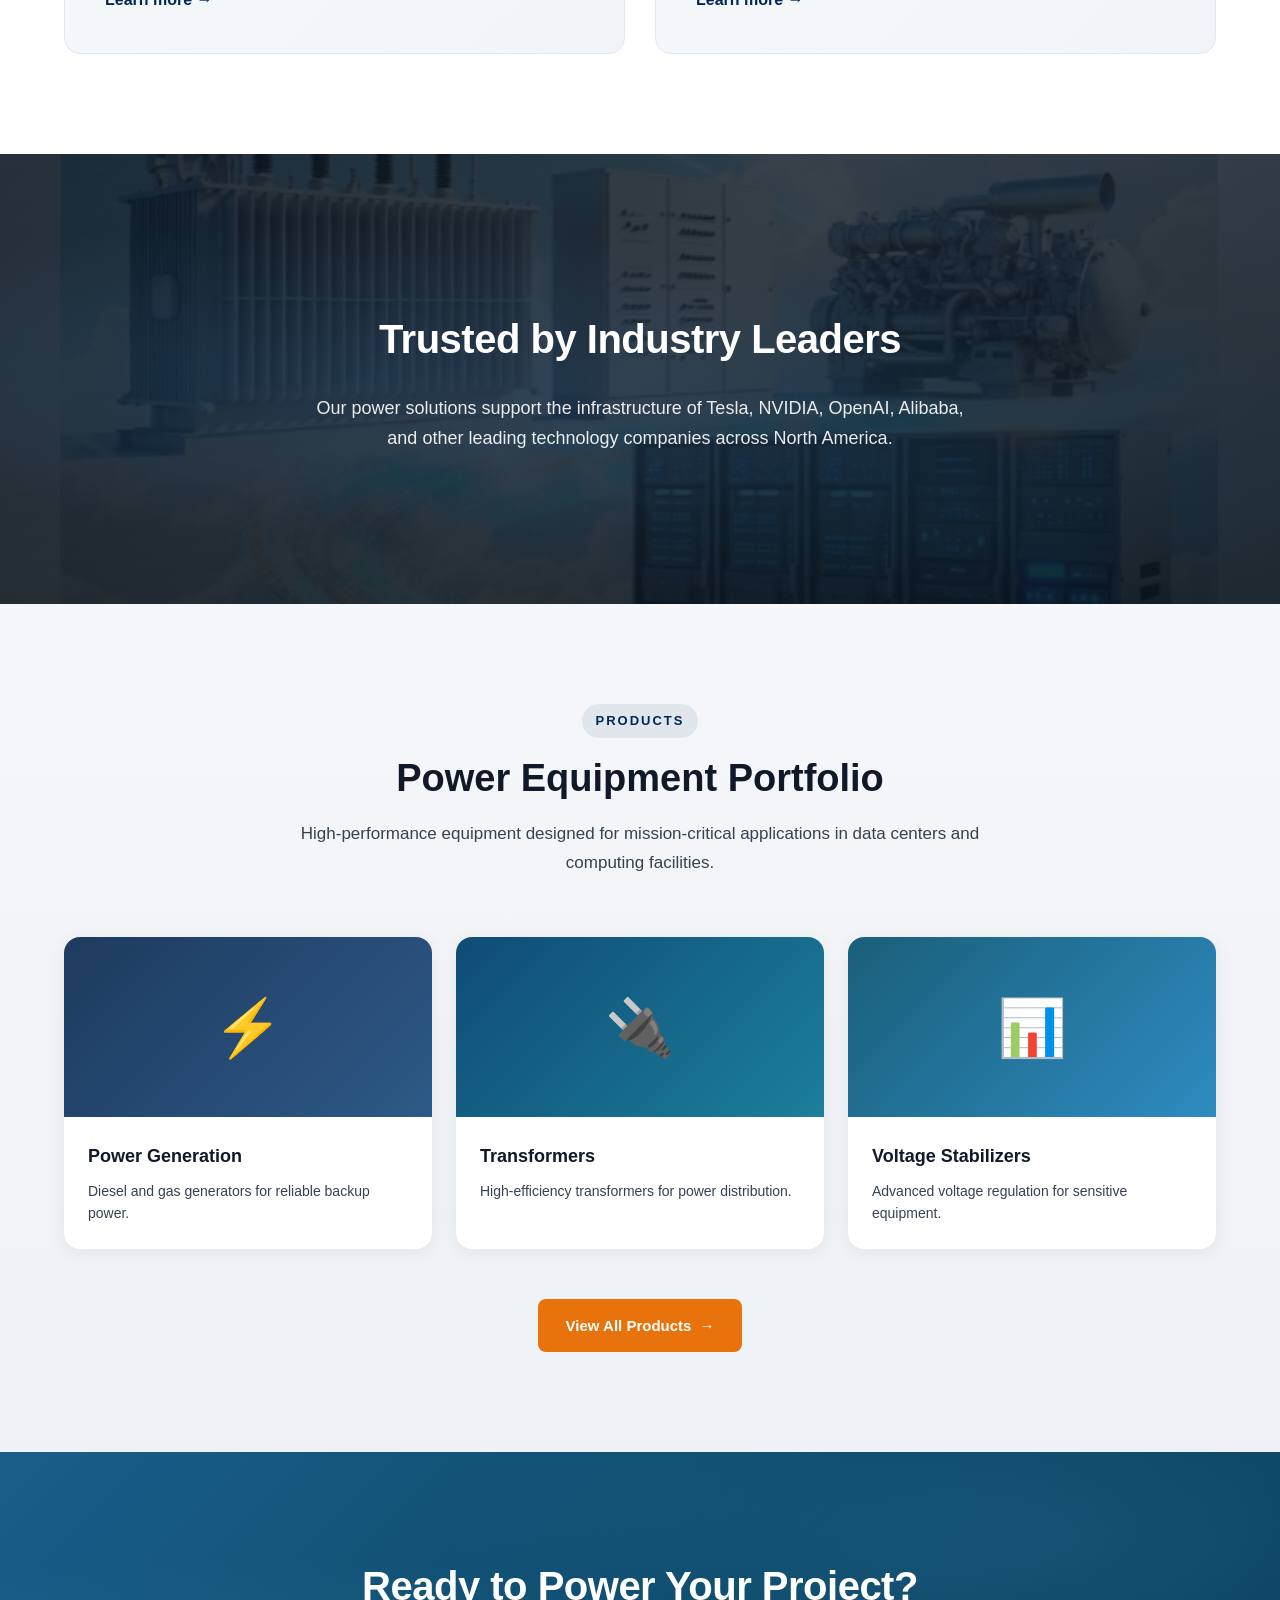
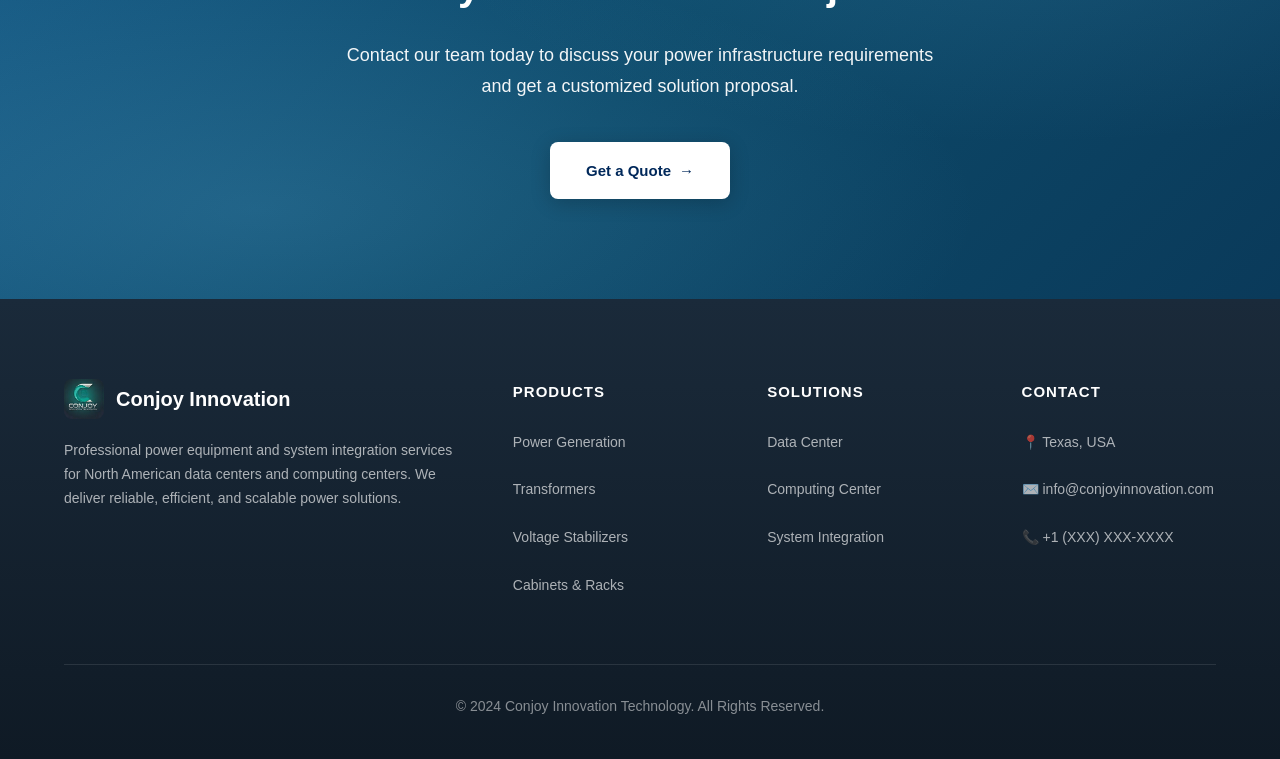
==== commit 42e83383: "Add files via upload" ====
--- a/index.html
+++ b/index.html
@@ -1,1340 +1,19 @@
-<!DOCTYPE html>
-<html lang="en">
-<head>
-  <meta charset="UTF-8">
-  <meta name="viewport" content="width=device-width, initial-scale=1.0">
-  <title>Conjoy Innovation Technology - Powering the Future of Data Centers</title>
-  <style>
-    /* ===== RESET & BASE ===== */
-    *, *::before, *::after { box-sizing: border-box; margin: ; padding: 0; }
-    :root {
-      --primary: #0B2D6E;
-      --primary-light: #1a4db0;
-      --accent: #E8720C;
-      --accent-light: #f5952e;
-      --dark: #0a1628;
-      --gray-900: #111827;
-      --gray-700: #374151;
-      --gray-500: #6B7280;
-      --gray-300: #D1D5DB;
-      --gray-100: #F3F4F6;
-      --white: #FFFFFF;
-      --shadow: 0 4px 24px rgba(0,0,0,0.12);
-      --shadow-lg: 0 12px 48px rgba(0,0,0,0.18);
-      --radius: 8px;
-      --radius-lg: 16px;
-      --transition: 0.3s cubic-bezier(0.4, 0, 0.2, 1);
-    }
-    html { scroll-behavior: smooth; }
-    body {
-      font-family: "PingFang SC", "Microsoft YaHei", "Helvetica Neue", Arial, sans-serif;
-      color: var(--gray-700);
-      background: var(--white);
-      line-height: 1.7;
-      overflow-x: hidden;
-    }
-    img { max-width: 100%; display: block; }
-    a { text-decoration: none; color: inherit; }
-    ul { list-style: none; }
-
-    /* ===== LAYOUT ===== */
-    .container {
-      max-width: 1200px;
-      margin: 0 auto;
-      padding: 0 24px;
-    }
-    .section { padding: 100px 0; }
-    .section-header { text-align: center; margin-bottom: 60px; }
-    .section-label {
-      display: inline-block;
-      font-size: 13px;
-      font-weight: 600;
-      letter-spacing: 3px;
-      text-transform: uppercase;
-      color: var(--accent);
-      margin-bottom: 12px;
-    }
-    .section-title {
-      font-size: clamp(28px, 4vw, 40px);
-      font-weight: 800;
-      color: var(--primary);
-      line-height: 1.3;
-      margin-bottom: 16px;
-    }
-    .section-subtitle {
-      font-size: 16px;
-      color: var(--gray-500);
-      max-width: 600px;
-      margin: 0 auto;
-    }
-
-    /* ===== NAVBAR ===== */
-    .navbar {
-      position: fixed; top: 0; left: 0; right: 0;
-      z-index: 1000;
-      background: rgba(11, 45, 110, 0.95);
-      backdrop-filter: blur(16px);
-      border-bottom: 1px solid rgba(255,255,255,0.08);
-      transition: var(--transition);
-    }
-    .navbar.scrolled { background: rgba(11, 45, 110, 0.98); box-shadow: 0 2px 20px rgba(0,0,0,0.3); }
-    .nav-inner {
-      display: flex; align-items: center; justify-content: space-between;
-      height: 72px;
-    }
-    .nav-logo {
-      display: flex; align-items: center; gap: 12px;
-      color: var(--white); font-weight: 800; font-size: 18px;
-    }
-    .nav-logo-img {
-      width: 44px; height: 44px;
-      object-fit: contain;
-      border-radius: 8px;
-    }
-    .nav-links { display: flex; gap: 8px; }
-    .nav-links a {
-      color: rgba(255,255,255,0.8);
-      font-size: 14px; font-weight: 500;
-      padding: 8px 16px;
-      border-radius: 6px;
-      transition: var(--transition);
-    }
-    .nav-links a:hover { color: var(--white); background: rgba(255,255,255,0.1); }
-    .nav-cta {
-      background: var(--accent) !important;
-      color: var(--white) !important;
-      font-weight: 600 !important;
-      padding: 8px 20px !important;
-    }
-    .nav-cta:hover { background: var(--accent-light) !important; }
-    .nav-mobile-toggle {
-      display: none;
-      background: none; border: none;
-      color: white; font-size: 24px;
-      cursor: pointer;
-    }
-
-    /* ===== HERO ===== */
-    .hero {
-      min-height: 100vh;
-      background: linear-gradient(135deg, #0B2D6E 0%, #061a40 50%, #0a1628 100%);
-      display: flex; align-items: center;
-      position: relative;
-      overflow: hidden;
-    }
-    .hero::before {
-      content: '';
-      position: absolute; inset: 0;
-      background: url("data:image/svg+xml,%3Csvg width='60' height='60' xmlns='http://www.w3.org/2000/svg'%3E%3Cg fill='none' stroke='%23ffffff' stroke-width='0.5' opacity='0.04'%3E%3Ccircle cx='30' cy='30' r='20'/%3E%3Cline x1='0' y1='30' x2='60' y2='30'/%3E%3Cline x1='30' y1='0' x2='30' y2='60'/%3E%3C/g%3E%3C/svg%3E");
-    }
-    .hero-glow {
-      position: absolute; inset: 0;
-      opacity: 0.06;
-      background: 
-        radial-gradient(ellipse 80% 50% at 70% 50%, rgba(232,114,12,0.3), transparent),
-        radial-gradient(ellipse 60% 40% at 30% 60%, rgba(255,255,255,0.1), transparent);
-    }
-    .hero-content {
-      position: relative; z-index: 2;
-      max-width: 700px;
-    }
-    .hero-badge {
-      display: inline-flex; align-items: center; gap: 8px;
-      background: rgba(232,114,12,0.15);
-      border: 1px solid rgba(232,114,12,0.3);
-      color: var(--accent-light);
-      font-size: 13px; font-weight: 600;
-      padding: 6px 16px;
-      border-radius: 100px;
-      margin-bottom: 28px;
-      letter-spacing: 1px;
-    }
-    .hero-title {
-      font-size: clamp(36px, 5.5vw, 64px);
-      font-weight: 900;
-      color: var(--white);
-      line-height: 1.15;
-      margin-bottom: 24px;
-    }
-    .hero-title span { color: var(--accent); }
-    .hero-desc {
-      font-size: 18px;
-      color: rgba(255,255,255,0.72);
-      margin-bottom: 40px;
-      line-height: 1.8;
-    }
-    .hero-actions { display: flex; gap: 16px; flex-wrap: wrap; }
-    .btn {
-      display: inline-flex; align-items: center; gap: 8px;
-      padding: 14px 32px;
-      border-radius: var(--radius);
-      font-size: 15px; font-weight: 700;
-      transition: var(--transition);
-      cursor: pointer;
-      border: none;
-    }
-    .btn-primary {
-      background: var(--accent);
-      color: var(--white);
-    }
-    .btn-primary:hover { background: var(--accent-light); transform: translateY(-2px); box-shadow: 0 8px 24px rgba(232,114,12,0.4); }
-    .btn-outline {
-      background: transparent;
-      color: var(--white);
-      border: 2px solid rgba(255,255,255,0.3);
-    }
-    .btn-outline:hover { border-color: var(--white); background: rgba(255,255,255,0.08); transform: translateY(-2px); }
-    .hero-stats {
-      position: absolute; right: 0; top: 50%; transform: translateY(-50%);
-      z-index: 2;
-      display: flex; flex-direction: column; gap: 24px;
-    }
-    .hero-stat {
-      background: rgba(255,255,255,0.06);
-      border: 1px solid rgba(255,255,255,0.1);
-      backdrop-filter: blur(8px);
-      border-radius: var(--radius-lg);
-      padding: 24px 32px;
-      text-align: center;
-      min-width: 160px;
-    }
-    .hero-stat-num {
-      font-size: 36px; font-weight: 900;
-      color: var(--accent);
-      display: block;
-    }
-    .hero-stat-label {
-      font-size: 12px;
-      color: rgba(255,255,255,0.6);
-      letter-spacing: 1px;
-      text-transform: uppercase;
-      margin-top: 4px;
-    }
-
-    /* ===== FEATURES BAR ===== */
-    .features-bar {
-      background: var(--white);
-      padding: 40px 0;
-      border-bottom: 1px solid var(--gray-100);
-    }
-    .features-bar-grid {
-      display: grid;
-      grid-template-columns: repeat(4, 1fr);
-      gap: 32px;
-    }
-    .feature-item {
-      display: flex; align-items: center; gap: 16px;
-    }
-    .feature-icon {
-      width: 48px; height: 48px;
-      background: linear-gradient(135deg, #EBF2FF, #dbeafe);
-      border-radius: 12px;
-      display: flex; align-items: center; justify-content: center;
-      font-size: 22px;
-      flex-shrink: 0;
-    }
-    .feature-text strong { display: block; font-size: 14px; color: var(--gray-900); }
-    .feature-text span { font-size: 13px; color: var(--gray-500); }
-
-    /* ===== ABOUT ===== */
-    .about { background: var(--gray-100); }
-    .about-grid {
-      display: grid;
-      grid-template-columns: 1fr 1fr;
-      gap: 80px;
-      align-items: center;
-    }
-    .about-image {
-      position: relative;
-      border-radius: var(--radius-lg);
-      overflow: hidden;
-      height: 480px;
-      background: linear-gradient(135deg, var(--primary) 0%, var(--dark) 100%);
-      display: flex; align-items: center; justify-content: center;
-    }
-    .about-image-content {
-      text-align: center;
-      color: rgba(255,255,255,0.8);
-      padding: 40px;
-    }
-    .about-image-content .big-icon {
-      font-size: 80px;
-      margin-bottom: 20px;
-    }
-    .about-image-content p {
-      font-size: 16px;
-      color: rgba(255,255,255,0.7);
-      line-height: 1.8;
-    }
-    .about-text .section-label { text-align: left; }
-    .about-text .section-title { text-align: left; }
-    .about-desc {
-      font-size: 15px;
-      color: var(--gray-500);
-      margin-bottom: 32px;
-      line-height: 1.9;
-    }
-    .about-features {
-      display: grid; grid-template-columns: 1fr 1fr; gap: 16px;
-      margin-bottom: 36px;
-    }
-    .about-feature {
-      display: flex; align-items: center; gap: 10px;
-      font-size: 14px; font-weight: 600; color: var(--gray-700);
-    }
-    .about-feature-icon {
-      width: 24px; height: 24px;
-      background: #dbeafe;
-      border-radius: 50%;
-      display: flex; align-items: center; justify-content: center;
-      font-size: 12px;
-      color: var(--primary);
-      flex-shrink: 0;
-    }
-
-    /* ===== GLOBAL LAYOUT ===== */
-    .global-section { background: var(--white); }
-    .global-grid {
-      display: grid;
-      grid-template-columns: repeat(3, 1fr);
-      gap: 32px;
-    }
-    .global-card {
-      background: var(--gray-100);
-      border-radius: var(--radius-lg);
-      padding: 36px;
-      text-align: center;
-      transition: var(--transition);
-      border: 2px solid transparent;
-    }
-    .global-card:hover {
-      border-color: var(--primary);
-      transform: translateY(-4px);
-      box-shadow: var(--shadow);
-    }
-    .global-card-icon {
-      font-size: 48px;
-      margin-bottom: 20px;
-    }
-    .global-card h3 {
-      font-size: 18px; font-weight: 800;
-      color: var(--primary);
-      margin-bottom: 12px;
-    }
-    .global-card p {
-      font-size: 14px;
-      color: var(--gray-500);
-      line-height: 1.7;
-    }
-
-    /* ===== PRODUCTS ===== */
-    .products { background: var(--gray-100); }
-    .products-grid {
-      display: grid;
-      grid-template-columns: repeat(3, 1fr);
-      gap: 28px;
-    }
-    .product-card {
-      background: var(--white);
-      border: 1px solid var(--gray-100);
-      border-radius: var(--radius-lg);
-      overflow: hidden;
-      transition: var(--transition);
-      box-shadow: 0 2px 12px rgba(0,0,0,0.04);
-    }
-    .product-card:hover {
-      transform: translateY(-8px);
-      box-shadow: var(--shadow-lg);
-      border-color: var(--primary);
-    }
-    .product-img {
-      height: 180px;
-      background: linear-gradient(135deg, #e8f0fe, #dbeafe);
-      display: flex; align-items: center; justify-content: center;
-      font-size: 56px;
-    }
-    .product-card:nth-child(2) .product-img { background: linear-gradient(135deg, #fef3e2, #fde8c8); }
-    .product-card:nth-child(3) .product-img { background: linear-gradient(135deg, #e8f5e9, #c8e6c9); }
-    .product-card:nth-child(4) .product-img { background: linear-gradient(135deg, #fce4ec, #f8bbd0); }
-    .product-card:nth-child(5) .product-img { background: linear-gradient(135deg, #f3e5f5, #e1bee7); }
-    .product-card:nth-child(6) .product-img { background: linear-gradient(135deg, #e0f7fa, #b2ebf2); }
-    .product-body { padding: 28px; }
-    .product-title {
-      font-size: 18px; font-weight: 800;
-      color: var(--primary);
-      margin-bottom: 10px;
-    }
-    .product-desc {
-      font-size: 14px;
-      color: var(--gray-500);
-      line-height: 1.7;
-    }
-
-    /* ===== SOLUTIONS ===== */
-    .solutions {
-      background: var(--dark);
-      position: relative;
-      overflow: hidden;
-    }
-    .solutions::before {
-      content: '';
-      position: absolute; inset: 0;
-      background: radial-gradient(ellipse 80% 60% at 50% 0%, rgba(232,114,12,0.08), transparent);
-    }
-    .solutions .section-label { color: var(--accent); }
-    .solutions .section-title { color: var(--white); }
-    .solutions .section-subtitle { color: rgba(255,255,255,0.5); }
-    .solutions-grid {
-      position: relative; z-index: 1;
-      display: grid;
-      grid-template-columns: repeat(2, 1fr);
-      gap: 32px;
-    }
-    .solution-card {
-      background: rgba(255,255,255,0.04);
-      border: 1px solid rgba(255,255,255,0.08);
-      border-radius: var(--radius-lg);
-      padding: 40px;
-      transition: var(--transition);
-    }
-    .solution-card:hover {
-      background: rgba(255,255,255,0.08);
-      border-color: rgba(232,114,12,0.3);
-    }
-    .solution-icon {
-      font-size: 48px;
-      margin-bottom: 20px;
-    }
-    .solution-card h3 {
-      font-size: 22px; font-weight: 800;
-      color: var(--white);
-      margin-bottom: 16px;
-    }
-    .solution-card > p {
-      font-size: 14px;
-      color: rgba(255,255,255,0.6);
-      line-height: 1.8;
-      margin-bottom: 24px;
-    }
-    .solution-features {
-      display: flex; flex-wrap: wrap; gap: 12px;
-    }
-    .solution-feature {
-      background: rgba(255,255,255,0.08);
-      color: rgba(255,255,255,0.8);
-      font-size: 13px; font-weight: 600;
-      padding: 8px 16px;
-      border-radius: 100px;
-    }
-
-    /* ===== ADVANTAGES ===== */
-    .advantages { background: var(--white); }
-    .adv-grid {
-      display: grid;
-      grid-template-columns: repeat(4, 1fr);
-      gap: 24px;
-    }
-    .adv-card {
-      background: var(--gray-100);
-      border-radius: var(--radius-lg);
-      padding: 32px 24px;
-      text-align: center;
-      transition: var(--transition);
-      border: 2px solid transparent;
-    }
-    .adv-card:hover {
-      border-color: var(--accent);
-      transform: translateY(-4px);
-      box-shadow: var(--shadow);
-    }
-    .adv-icon {
-      width: 64px; height: 64px;
-      background: linear-gradient(135deg, var(--accent), #f5952e);
-      border-radius: 16px;
-      display: flex; align-items: center; justify-content: center;
-      font-size: 28px;
-      margin: 0 auto 20px;
-    }
-    .adv-card h3 {
-      font-size: 16px; font-weight: 800;
-      color: var(--primary);
-      margin-bottom: 10px;
-    }
-    .adv-card p {
-      font-size: 13px;
-      color: var(--gray-500);
-      line-height: 1.7;
-    }
-
-    /* ===== CLIENTS ===== */
-    .clients { background: var(--gray-100); }
-    .clients-grid {
-      display: flex;
-      justify-content: center;
-      flex-wrap: wrap;
-      gap: 48px;
-    }
-    .client-logo {
-      background: var(--white);
-      border-radius: var(--radius-lg);
-      padding: 32px 48px;
-      display: flex;
-      align-items: center;
-      justify-content: center;
-      min-width: 180px;
-      box-shadow: 0 2px 12px rgba(0,0,0,0.04);
-      transition: var(--transition);
-    }
-    .client-logo:hover {
-      transform: translateY(-4px);
-      box-shadow: var(--shadow);
-    }
-    .client-logo span {
-      font-size: 20px; font-weight: 800;
-      color: var(--gray-700);
-    }
-
-    /* ===== PROCESS ===== */
-    .process { background: var(--white); }
-    .process-steps {
-      display: grid;
-      grid-template-columns: repeat(5, 1fr);
-      gap: 16px;
-      position: relative;
-    }
-    .process-steps::before {
-      content: '';
-      position: absolute;
-      top: 44px; left: 10%; right: 10%;
-      height: 2px;
-      background: var(--gray-200);
-    }
-    .step {
-      text-align: center;
-      position: relative;
-    }
-    .step-num {
-      width: 88px; height: 88px;
-      border-radius: 50%;
-      background: linear-gradient(135deg, var(--primary), var(--primary-light));
-      color: white;
-      font-size: 28px; font-weight: 900;
-      display: flex; align-items: center; justify-content: center;
-      margin: 0 auto 20px;
-      position: relative; z-index: 1;
-      box-shadow: 0 4px 16px rgba(11,45,110,0.25);
-    }
-    .step-title { font-size: 14px; font-weight: 700; color: var(--primary); margin-bottom: 8px; }
-    .step-desc { font-size: 12px; color: var(--gray-500); line-height: 1.6; }
-
-    /* ===== CASES ===== */
-    .cases { background: var(--gray-100); }
-    .case-card {
-      background: var(--white);
-      border-radius: var(--radius-lg);
-      overflow: hidden;
-      box-shadow: 0 2px 12px rgba(0,0,0,0.04);
-      max-width: 800px;
-      margin: 0 auto;
-    }
-    .case-header {
-      background: linear-gradient(135deg, var(--primary), var(--dark));
-      color: var(--white);
-      padding: 40px;
-    }
-    .case-header h3 {
-      font-size: 24px; font-weight: 800;
-      margin-bottom: 8px;
-    }
-    .case-header p {
-      opacity: 0.7;
-      font-size: 14px;
-    }
-    .case-body {
-      padding: 40px;
-    }
-    .case-item {
-      display: flex;
-      gap: 16px;
-      margin-bottom: 24px;
-    }
-    .case-item:last-child { margin-bottom: 0; }
-    .case-item-icon {
-      width: 40px; height: 40px;
-      background: #dbeafe;
-      border-radius: 10px;
-      display: flex; align-items: center; justify-content: center;
-      font-size: 18px;
-      flex-shrink: 0;
-    }
-    .case-item-text strong {
-      display: block;
-      font-size: 13px;
-      color: var(--gray-500);
-      margin-bottom: 4px;
-    }
-    .case-item-text span {
-      font-size: 15px;
-      color: var(--gray-700);
-      line-height: 1.6;
-    }
-
-    /* ===== VISION ===== */
-    .vision {
-      background: linear-gradient(135deg, var(--primary) 0%, var(--dark) 100%);
-      color: var(--white);
-      text-align: center;
-    }
-    .vision-icon {
-      font-size: 64px;
-      margin-bottom: 24px;
-    }
-    .vision h2 {
-      font-size: clamp(28px, 4vw, 40px);
-      font-weight: 900;
-      margin-bottom: 24px;
-    }
-    .vision p {
-      font-size: 16px;
-      color: rgba(255,255,255,0.7);
-      max-width: 700px;
-      margin: 0 auto;
-      line-height: 1.9;
-    }
-
-    /* ===== CONTACT ===== */
-    .contact { background: var(--white); }
-    .contact-grid {
-      display: grid;
-      grid-template-columns: 1fr 1fr;
-      gap: 60px;
-    }
-    .contact-info h3 {
-      font-size: 24px; font-weight: 800;
-      color: var(--primary);
-      margin-bottom: 20px;
-    }
-    .contact-info > p {
-      font-size: 15px;
-      color: var(--gray-500);
-      margin-bottom: 32px;
-      line-height: 1.8;
-    }
-    .contact-list { display: flex; flex-direction: column; gap: 24px; }
-    .contact-item {
-      display: flex; align-items: flex-start; gap: 16px;
-    }
-    .contact-item-icon {
-      width: 48px; height: 48px;
-      background: linear-gradient(135deg, #EBF2FF, #dbeafe);
-      border-radius: 12px;
-      display: flex; align-items: center; justify-content: center;
-      font-size: 20px;
-      flex-shrink: 0;
-    }
-    .contact-item-text strong { display: block; font-size: 14px; color: var(--gray-900); margin-bottom: 2px; }
-    .contact-item-text span { font-size: 14px; color: var(--gray-500); }
-    .contact-form {
-      background: var(--gray-100);
-      border-radius: var(--radius-lg);
-      padding: 40px;
-    }
-    .form-row { display: grid; grid-template-columns: 1fr 1fr; gap: 16px; }
-    .form-group { margin-bottom: 16px; }
-    .form-group label {
-      display: block;
-      font-size: 13px; font-weight: 700;
-      color: var(--gray-700);
-      margin-bottom: 6px;
-    }
-    .form-group input,
-    .form-group select,
-    .form-group textarea {
-      width: 100%;
-      padding: 12px 16px;
-      border: 2px solid var(--gray-200);
-      border-radius: var(--radius);
-      font-size: 14px;
-      font-family: inherit;
-      background: var(--white);
-      color: var(--gray-700);
-      transition: var(--transition);
-      outline: none;
-    }
-    .form-group input:focus,
-    .form-group select:focus,
-    .form-group textarea:focus {
-      border-color: var(--primary);
-      box-shadow: 0 0 0 3px rgba(11,45,110,0.1);
-    }
-    .form-group textarea { resize: vertical; min-height: 100px; }
-    .form-submit { width: 100%; margin-top: 8px; }
-
-    /* ===== FOOTER ===== */
-    .footer {
-      background: var(--dark);
-      padding: 60px 0 0;
-    }
-    .footer-grid {
-      display: grid;
-      grid-template-columns: 2fr 1fr 1fr 1fr;
-      gap: 48px;
-      padding-bottom: 40px;
-      border-bottom: 1px solid rgba(255,255,255,0.08);
-    }
-    .footer-brand p {
-      font-size: 14px;
-      color: rgba(255,255,255,0.5);
-      margin-top: 16px;
-      line-height: 1.8;
-    }
-    .footer-col-title {
-      font-size: 15px; font-weight: 800;
-      color: var(--white);
-      margin-bottom: 20px;
-    }
-    .footer-links { display: flex; flex-direction: column; gap: 12px; }
-    .footer-links a {
-      font-size: 14px;
-      color: rgba(255,255,255,0.5);
-      transition: var(--transition);
-    }
-    .footer-links a:hover { color: var(--accent); }
-    .footer-bottom {
-      display: flex; align-items: center; justify-content: space-between;
-      padding: 24px 0;
-      font-size: 13px;
-      color: rgba(255,255,255,0.4);
-    }
-
-    /* ===== SCROLL ANIMATIONS ===== */
-    .reveal {
-      opacity: 0;
-      transform: translateY(30px);
-      transition: opacity 0.6s ease, transform 0.6s ease;
-    }
-    .reveal.visible { opacity: 1; transform: translateY(0); }
-
-    /* ===== RESPONSIVE ===== */
-    @media (max-width: 1024px) {
-      .hero-stats { display: none; }
-      .about-grid { grid-template-columns: 1fr; gap: 40px; }
-      .about-image { height: 300px; }
-      .products-grid { grid-template-columns: repeat(2, 1fr); }
-      .solutions-grid { grid-template-columns: 1fr; }
-      .adv-grid { grid-template-columns: repeat(2, 1fr); }
-      .process-steps { grid-template-columns: repeat(3, 1fr); }
-      .process-steps::before { display: none; }
-      .footer-grid { grid-template-columns: repeat(2, 1fr); }
-    }
-    @media (max-width: 768px) {
-      .nav-links { display: none; }
-      .nav-mobile-toggle { display: block; }
-      .nav-links.open {
-        display: flex; flex-direction: column;
-        position: absolute; top: 72px; left: 0; right: 0;
-        background: var(--primary);
-        padding: 16px;
-        gap: 4px;
-      }
-      .products-grid { grid-template-columns: 1fr; }
-      .adv-grid { grid-template-columns: 1fr 1fr; }
-      .process-steps { grid-template-columns: 1fr 1fr; }
-      .global-grid { grid-template-columns: 1fr; }
-      .contact-grid { grid-template-columns: 1fr; }
-      .form-row { grid-template-columns: 1fr; }
-      .footer-grid { grid-template-columns: 1fr; }
-      .footer-bottom { flex-direction: column; gap: 12px; text-align: center; }
-      .about-features { grid-template-columns: 1fr; }
-      .features-bar-grid { grid-template-columns: repeat(2, 1fr); }
-      .section { padding: 70px 0; }
-    }
-    @media (max-width: 480px) {
-      .features-bar-grid { grid-template-columns: 1fr; }
-      .adv-grid { grid-template-columns: 1fr; }
-      .process-steps { grid-template-columns: 1fr; }
-    }
-  </style>
-</head>
-<body>
-
-<!-- NAVBAR -->
-<nav class="navbar" id="navbar">
-  <div class="container nav-inner">
-    <div class="nav-logo">
-      <img src="logo.jpg" alt="Conjoy" class="nav-logo-img">
-      Conjoy
-    </div>
-    <div class="nav-links" id="navLinks">
-      <a href="#about">About Us</a>
-      <a href="#products">Products</a>
-      <a href="#solutions">Solutions</a>
-      <a href="#advantages">Advantages</a>
-      <a href="#contact" class="nav-cta">Contact Us</a>
-    </div>
-    <button class="nav-mobile-toggle" id="mobileToggle" aria-label="Menu">☰</button>
-  </div>
-</nav>
-
-<!-- HERO -->
-<section class="hero" id="hero">
-  <div class="hero-glow"></div>
-  <div class="container">
-    <div class="hero-content">
-      <div class="hero-badge">⚡ INNOVATION · EFFICIENCY · RELIABILITY</div>
-      <h1 class="hero-title">
-        Powering the Future of<br>
-        <span>Data Centers</span>
-      </h1>
-      <p class="hero-desc">
-        Conjoy Innovation Technology provides professional power equipment and system integration engineering services for data centers and computing centers in the North American market. From power generation to distribution, we deliver reliable power solutions.
-      </p>
-      <div class="hero-actions">
-        <a href="#solutions" class="btn btn-primary">Explore Solutions →</a>
-        <a href="#contact" class="btn btn-outline">Get a Quote</a>
-      </div>
-    </div>
-    <div class="hero-stats">
-      <div class="hero-stat">
-        <span class="hero-stat-num">60+</span>
-        <span class="hero-stat-label">Countries Served</span>
-      </div>
-      <div class="hero-stat">
-        <span class="hero-stat-num">3</span>
-        <span class="hero-stat-label">Global Bases</span>
-      </div>
-      <div class="hero-stat">
-        <span class="hero-stat-num">24/7</span>
-        <span class="hero-stat-label">Support Available</span>
-      </div>
-    </div>
-  </div>
-</section>
-
-<!-- FEATURES BAR -->
-<div class="features-bar">
-  <div class="container">
-    <div class="features-bar-grid">
-      <div class="feature-item reveal">
-        <div class="feature-icon">🏭</div>
-        <div class="feature-text">
-          <strong>Global Production</strong>
-          <span>Manufacturing in China</span>
-        </div>
-      </div>
-      <div class="feature-item reveal">
-        <div class="feature-icon">🌍</div>
-        <div class="feature-text">
-          <strong>Global Supply Chain</strong>
-          <span>China · Brazil · Mexico</span>
-        </div>
-      </div>
-      <div class="feature-item reveal">
-        <div class="feature-icon">🇺🇸</div>
-        <div class="feature-text">
-          <strong>North America Focus</strong>
-          <span>Localized Service</span>
-        </div>
-      </div>
-      <div class="feature-item reveal">
-        <div class="feature-icon">✅</div>
-        <div class="feature-text">
-          <strong>Full Lifecycle Support</strong>
-          <span>Design to Maintenance</span>
-        </div>
-      </div>
-    </div>
-  </div>
-</div>
-
-<!-- ABOUT -->
-<section class="about section" id="about">
-  <div class="container">
-    <div class="about-grid">
-      <div class="about-image reveal">
-        <div class="about-image-content">
-          <div class="big-icon">🏢</div>
-          <p>Conjoy Innovation Technology<br>Registered in Texas, USA</p>
-        </div>
-      </div>
-      <div class="about-text reveal">
-        <div class="section-label">About Us</div>
-        <h2 class="section-title">Your Trusted Partner for<br>Data Center Power Solutions</h2>
-        <p class="about-desc">
-          Conjoy Innovation Technology is registered in Texas, USA, and specializes in providing professional power equipment and system integration engineering services for data centers and computing centers in the North American market. Our business covers the integration of core power equipment such as power generation, transformation, and voltage regulation, and we also provide OEM/ODM cabinets, racks, optical fibers, and other supporting materials.
-        </p>
-        <div class="about-features">
-          <div class="about-feature">
-            <div class="about-feature-icon">✓</div>
-            <span>Data Center Power Solutions</span>
-          </div>
-          <div class="about-feature">
-            <div class="about-feature-icon">✓</div>
-            <span>System Integration Engineering</span>
-          </div>
-          <div class="about-feature">
-            <div class="about-feature-icon">✓</div>
-            <span>OEM/ODM Supporting Materials</span>
-          </div>
-          <div class="about-feature">
-            <div class="about-feature-icon">✓</div>
-            <span>Computing Center Facility</span>
-          </div>
-        </div>
-        <a href="#contact" class="btn btn-primary">Learn More →</a>
-      </div>
-    </div>
-  </div>
-</section>
-
-<!-- GLOBAL LAYOUT -->
-<section class="global-section section" id="global">
-  <div class="container">
-    <div class="section-header reveal">
-      <div class="section-label">Global Layout</div>
-      <h2 class="section-title">Strategic Global Footprint</h2>
-      <p class="section-subtitle">Our strategic global footprint ensures proximity to key markets, optimized logistics, and rapid response to customer demands.</p>
-    </div>
-    <div class="global-grid">
-      <div class="global-card reveal">
-        <div class="global-card-icon">🏭</div>
-        <h3>Production Base - China</h3>
-        <p>Main Production Center located in China, ensuring high-quality manufacturing standards and cost efficiency.</p>
-      </div>
-      <div class="global-card reveal">
-        <div class="global-card-icon">🌐</div>
-        <h3>Global Supplier Network</h3>
-        <p>Global sourcing capabilities across China, Brazil, and Mexico, ensuring supply chain resilience and flexibility.</p>
-      </div>
-      <div class="global-card reveal">
-        <div class="global-card-icon">🇺🇸</div>
-        <h3>Future Expansion - Texas</h3>
-        <p>Plan to establish R&D and production bases in Texas for localized North American service and faster delivery.</p>
-      </div>
-    </div>
-  </div>
-</section>
-
-<!-- PRODUCTS -->
-<section class="products section" id="products">
-  <div class="container">
-    <div class="section-header reveal">
-      <div class="section-label">Products</div>
-      <h2 class="section-title">Power Equipment & Supporting Materials</h2>
-      <p class="section-subtitle">Comprehensive product portfolio for data center and computing center infrastructure</p>
-    </div>
-    <div class="products-grid">
-      <div class="product-card reveal">
-        <div class="product-img">⚡</div>
-        <div class="product-body">
-          <h3 class="product-title">Power Generation</h3>
-          <p class="product-desc">Efficient and stable power generation systems ensuring reliable power sources for critical infrastructure.</p>
-        </div>
-      </div>
-      <div class="product-card reveal">
-        <div class="product-img">🔌</div>
-        <div class="product-body">
-          <h3 class="product-title">Transformer Equipment</h3>
-          <p class="product-desc">Advanced technology for efficient voltage conversion and transmission, tailored for data center needs.</p>
-        </div>
-      </div>
-      <div class="product-card reveal">
-        <div class="product-img">🔋</div>
-        <div class="product-body">
-          <h3 class="product-title">Voltage Stabilizer</h3>
-          <p class="product-desc">High-precision stabilizers ensuring power quality and stability for sensitive computing equipment.</p>
-        </div>
-      </div>
-      <div class="product-card reveal">
-        <div class="product-img">🗄️</div>
-        <div class="product-body">
-          <h3 class="product-title">Cabinets & Racks</h3>
-          <p class="product-desc">A combination of standardization and customization to meet different scenario needs in data centers.</p>
-        </div>
-      </div>
-      <div class="product-card reveal">
-        <div class="product-img">📶</div>
-        <div class="product-body">
-          <h3 class="product-title">Optical Fibers & Cables</h3>
-          <p class="product-desc">High-speed, low-loss transmission media to ensure data transmission efficiency and reliability.</p>
-        </div>
-      </div>
-      <div class="product-card reveal">
-        <div class="product-img">🔗</div>
-        <div class="product-body">
-          <h3 class="product-title">Network Cables</h3>
-          <p class="product-desc">High-quality copper cables and fiber optic jumpers to ensure stable network connections throughout the facility.</p>
-        </div>
-      </div>
-    </div>
-  </div>
-</section>
-
-<!-- SOLUTIONS -->
-<section class="solutions section" id="solutions">
-  <div class="container">
-    <div class="section-header reveal">
-      <div class="section-label">Solutions</div>
-      <h2 class="section-title">End-to-End Power Solutions</h2>
-      <p class="section-subtitle">Tailored solutions for data centers and computing centers</p>
-    </div>
-    <div class="solutions-grid">
-      <div class="solution-card reveal">
-        <div class="solution-icon">💾</div>
-        <h3>Data Center Solutions</h3>
-        <p>We provide a full lifecycle solution for data centers from equipment selection, installation and commissioning to operation and maintenance services, ensuring a robust power infrastructure.</p>
-        <div class="solution-features">
-          <span class="solution-feature">High Availability</span>
-          <span class="solution-feature">Reliable Power</span>
-          <span class="solution-feature">Scalability</span>
-        </div>
-      </div>
-      <div class="solution-card reveal">
-        <div class="solution-icon">🖥️</div>
-        <h3>Computing Center Solutions</h3>
-        <p>For the high-density and high-power consumption characteristics of computing centers, we provide customized power solutions to help customers achieve efficient, stable, and intelligent operation.</p>
-        <div class="solution-features">
-          <span class="solution-feature">Efficient Power</span>
-          <span class="solution-feature">Intelligent Mgmt</span>
-          <span class="solution-feature">99.99% Uptime</span>
-        </div>
-      </div>
-    </div>
-  </div>
-</section>
-
-<!-- ADVANTAGES -->
-<section class="advantages section" id="advantages">
-  <div class="container">
-    <div class="section-header reveal">
-      <div class="section-label">Core Advantages</div>
-      <h2 class="section-title">Why Choose Conjoy</h2>
-      <p class="section-subtitle">Strong capabilities and localized service for North American market</p>
-    </div>
-    <div class="adv-grid">
-      <div class="adv-card reveal">
-        <div class="adv-icon">🔗</div>
-        <h3>Global Supply Chain Integration</h3>
-        <p>Seamlessly connecting global suppliers across China, Brazil, and Mexico to meet diverse market demands.</p>
-      </div>
-      <div class="adv-card reveal">
-        <div class="adv-icon">🎯</div>
-        <h3>NA Market Gap Filler</h3>
-        <p>Addressing the shortage of high-quality power equipment supply in the North American region.</p>
-      </div>
-      <div class="adv-card reveal">
-        <div class="adv-icon">💰</div>
-        <h3>Cost-Effective Solutions</h3>
-        <p>Delivering the best product portfolio to maximize customer value and optimize total cost of ownership.</p>
-      </div>
-      <div class="adv-card reveal">
-        <div class="adv-icon">🤝</div>
-        <h3>Local Partnerships</h3>
-        <p>Actively cooperating with local design and supervision firms to guarantee authentic localized implementation.</p>
-      </div>
-      <div class="adv-card reveal">
-        <div class="adv-icon">👁️</div>
-        <h3>Global Vision & Layout</h3>
-        <p>We maintain a broad global perspective while strategically positioning resources for international reach.</p>
-      </div>
-      <div class="adv-card reveal">
-        <div class="adv-icon">🔍</div>
-        <h3>Deep Local Insight</h3>
-        <p>Deeply understanding the unique needs and regulations of the North American market for compliance.</p>
-      </div>
-      <div class="adv-card reveal">
-        <div class="adv-icon">🔧</div>
-        <h3>Full Lifecycle Support</h3>
-        <p>Providing stable supply chain management and comprehensive service support throughout project lifecycle.</p>
-      </div>
-      <div class="adv-card reveal">
-        <div class="adv-icon">🗣️</div>
-        <h3>Multilingual Team</h3>
-        <p>Team proficient in Chinese, English, Russian, Japanese with rich international work experience.</p>
-      </div>
-    </div>
-  </div>
-</section>
-
-<!-- CLIENTS -->
-<section class="clients section" id="clients">
-  <div class="container">
-    <div class="section-header reveal">
-      <div class="section-label">Target Clients</div>
-      <h2 class="section-title">Trusted by Industry Leaders</h2>
-      <p class="section-subtitle">Serving leading global high-tech computing demand companies</p>
-    </div>
-    <div class="clients-grid reveal">
-      <div class="client-logo"><span>Tesla</span></div>
-      <div class="client-logo"><span>NVIDIA</span></div>
-      <div class="client-logo"><span>OpenAI</span></div>
-      <div class="client-logo"><span>Alibaba</span></div>
-    </div>
-  </div>
-</section>
-
-<!-- PROCESS -->
-<section class="process section" id="process">
-  <div class="container">
-    <div class="section-header reveal">
-      <div class="section-label">Service Process</div>
-      <h2 class="section-title">How We Work</h2>
-      <p class="section-subtitle">Our standardized process ensures a seamless and efficient experience from start to finish</p>
-    </div>
-    <div class="process-steps">
-      <div class="step reveal">
-        <div class="step-num">1</div>
-        <div class="step-title">Needs Communication</div>
-        <div class="step-desc">In-depth understanding of customer needs and project background</div>
-      </div>
-      <div class="step reveal">
-        <div class="step-num">2</div>
-        <div class="step-title">Solution Design</div>
-        <div class="step-desc">Formulation of customized solutions and technical plans</div>
-      </div>
-      <div class="step reveal">
-        <div class="step-num">3</div>
-        <div class="step-title">Product Supply</div>
-        <div class="step-desc">Provision of high-quality equipment and materials</div>
-      </div>
-      <div class="step reveal">
-        <div class="step-num">4</div>
-        <div class="step-title">Installation</div>
-        <div class="step-desc">Professional team for installation and commissioning</div>
-      </div>
-      <div class="step reveal">
-        <div class="step-num">5</div>
-        <div class="step-title">Maintenance</div>
-        <div class="step-desc">Long-term operation and maintenance support</div>
-      </div>
-    </div>
-  </div>
-</section>
-
-<!-- CASES -->
-<section class="cases section" id="cases">
-  <div class="container">
-    <div class="section-header reveal">
-      <div class="section-label">Project Cases</div>
-      <h2 class="section-title">Success Stories</h2>
-      <p class="section-subtitle">Proven track record in North American market</p>
-    </div>
-    <div class="case-card reveal">
-      <div class="case-header">
-        <h3>Power System Integration Project (North America)</h3>
-        <p>Full system integration covering power generation, transformation, and distribution</p>
-      </div>
-      <div class="case-body">
-        <div class="case-item">
-          <div class="case-item-icon">👤</div>
-          <div class="case-item-text">
-            <strong>CLIENT</strong>
-            <span>A leading global cloud service provider</span>
-          </div>
-        </div>
-        <div class="case-item">
-          <div class="case-item-icon">📋</div>
-          <div class="case-item-text">
-            <strong>PROJECT CONTENT</strong>
-            <span>Full system integration covering power generation, transformation, and distribution, plus supporting cabinets and cables supply.</span>
-          </div>
-        </div>
-        <div class="case-item">
-          <div class="case-item-icon">✅</div>
-          <div class="case-item-text">
-            <strong>PROJECT OUTCOME</strong>
-            <span>Delivered on time with stable system operation; High client recognition and repeat business.</span>
-          </div>
-        </div>
-      </div>
-    </div>
-  </div>
-</section>
-
-<!-- VISION -->
-<section class="vision section" id="vision">
-  <div class="container">
-    <div class="reveal">
-      <div class="vision-icon">🌍</div>
-      <h2>World-leading Power Solutions Provider</h2>
-      <p>We are committed to becoming a world-leading provider of power equipment and system integration solutions. Through continuous innovation and excellent services, we help customers achieve efficient, stable, and sustainable computing operations, and jointly build a better digital future.</p>
-    </div>
-  </div>
-</section>
-
-<!-- CONTACT -->
-<section class="contact section" id="contact">
-  <div class="container">
-    <div class="contact-grid">
-      <div class="contact-info reveal">
-        <div class="section-label">Contact Us</div>
-        <h2 style="font-size: 28px; font-weight: 800; color: var(--primary); margin-bottom: 20px; text-align: left;">Get in Touch</h2>
-        <p>We look forward to cooperating with you. Our team will respond within 24 hours.</p>
-        <div class="contact-list">
-          <div class="contact-item">
-            <div class="contact-item-icon">📍</div>
-            <div class="contact-item-text">
-              <strong>Company Address</strong>
-              <span>Texas, USA</span>
-            </div>
-          </div>
-          <div class="contact-item">
-            <div class="contact-item-icon">🌐</div>
-            <div class="contact-item-text">
-              <strong>Official Website</strong>
-              <span>conjoyinnovation.com</span>
-            </div>
-          </div>
-          <div class="contact-item">
-            <div class="contact-item-icon">✉️</div>
-            <div class="contact-item-text">
-              <strong>Email</strong>
-              <span>info@conjoyinnovation.com</span>
-            </div>
-          </div>
-        </div>
-      </div>
-      <div class="contact-form reveal">
-        <h3 style="font-size: 18px; font-weight: 800; color: var(--primary); margin-bottom: 24px;">Send Us a Message</h3>
-        <div class="form-row">
-          <div class="form-group">
-            <label>Your Name *</label>
-            <input type="text" placeholder="Enter your name">
-          </div>
-          <div class="form-group">
-            <label>Email Address *</label>
-            <input type="email" placeholder="Enter your email">
-          </div>
-        </div>
-        <div class="form-group">
-          <label>Company Name</label>
-          <input type="text" placeholder="Enter company name">
-        </div>
-        <div class="form-group">
-          <label>Service Interest</label>
-          <select>
-            <option value="">Select service type</option>
-            <option>Data Center Solutions</option>
-            <option>Computing Center Solutions</option>
-            <option>Power Generation Equipment</option>
-            <option>Transformer Equipment</option>
-            <option>Voltage Stabilizer</option>
-            <option>Cabinets & Racks</option>
-            <option>Optical Fibers & Cables</option>
-            <option>System Integration</option>
-            <option>Other / General Inquiry</option>
-          </select>
-        </div>
-        <div class="form-group">
-          <label>Message</label>
-          <textarea placeholder="Describe your project requirements..."></textarea>
-        </div>
-        <button type="submit" class="btn btn-primary form-submit" onclick="handleSubmit(event)">Submit Inquiry →</button>
-      </div>
-    </div>
-  </div>
-</section>
-
-<!-- FOOTER -->
-<footer class="footer">
-  <div class="container">
-    <div class="footer-grid">
-      <div class="footer-brand">
-        <div class="nav-logo" style="margin-bottom: 4px;">
-          <img src="logo.jpg" alt="Conjoy" class="nav-logo-img">
-          Conjoy
-        </div>
-        <p>Conjoy Innovation Technology provides professional power equipment and system integration engineering services for data centers and computing centers in the North American market.</p>
-      </div>
-      <div>
-        <div class="footer-col-title">Products</div>
-        <div class="footer-links">
-          <a href="#products">Power Generation</a>
-          <a href="#products">Transformer Equipment</a>
-          <a href="#products">Voltage Stabilizer</a>
-          <a href="#products">Cabinets & Racks</a>
-          <a href="#products">Cables & Fibers</a>
-        </div>
-      </div>
-      <div>
-        <div class="footer-col-title">Solutions</div>
-        <div class="footer-links">
-          <a href="#solutions">Data Center</a>
-          <a href="#solutions">Computing Center</a>
-          <a href="#global">Global Layout</a>
-          <a href="#cases">Project Cases</a>
-        </div>
-      </div>
-      <div>
-        <div class="footer-col-title">Contact</div>
-        <div class="footer-links">
-          <a href="#">📍 Texas, USA</a>
-          <a href="#">🌐 conjoyinnovation.com</a>
-          <a href="#">✉️ info@conjoyinnovation.com</a>
-        </div>
-      </div>
-    </div>
-    <div class="footer-bottom">
-      <span>© 2024 Conjoy Innovation Technology. All Rights Reserved.</span>
-      <span>Privacy Policy · Terms of Service</span>
-    </div>
-  </div>
-</footer>
-
-<script>
-  // Navbar scroll effect
-  window.addEventListener('scroll', () => {
-    const nav = document.getElementById('navbar');
-    nav.classList.toggle('scrolled', window.scrollY > 50);
-  });
-
-  // Mobile menu
-  document.getElementById('mobileToggle').addEventListener('click', () => {
-    document.getElementById('navLinks').classList.toggle('open');
-  });
-
-  // Scroll reveal
-  const observer = new IntersectionObserver((entries) => {
-    entries.forEach((entry, i) => {
-      if (entry.isIntersecting) {
-        setTimeout(() => entry.target.classList.add('visible'), i * 60);
-        observer.unobserve(entry.target);
-      }
-    });
-  }, { threshold: 0.1 });
-
-  document.querySelectorAll('.reveal').forEach(el => observer.observe(el));
-
-  // Counter animation
-  function animateCounters() {
-    document.querySelectorAll('.hero-stat-num').forEach(el => {
-      const text = el.textContent;
-      const num = parseInt(text);
-      const suffix = text.replace(/[0-9]/g, '');
-      let current = 0;
-      const step = Math.ceil(num / 40);
-      const timer = setInterval(() => {
-        current += step;
-        if (current >= num) { el.textContent = num + suffix; clearInterval(timer); }
-        else el.textContent = current + suffix;
-      }, 40);
-    });
-  }
-  setTimeout(animateCounters, 600);
-
-  // Form submit
-  function handleSubmit(e) {
-    e.preventDefault();
-    const form = e.target.closest('.contact-form');
-    const btn = form.querySelector('.form-submit');
-    btn.textContent = '✅ Submitted! We will contact you soon.';
-    btn.style.background = '#059669';
-    setTimeout(() => {
-      btn.textContent = 'Submit Inquiry →';
-      btn.style.background = '';
-      form.reset();
-    }, 4000);
-  }
-</script>
-</body>
-</html>
+<!DOCTYPE html>
+<html lang="zh-CN">
+<head>
+    <meta charset="UTF-8">
+    <!-- 自动跳转到你的真正首页 -->
+    <meta http-equiv="refresh" content="0; url=home_page/code.html">
+    <title>Conjoy Innovation</title>
+    <!-- favicon 图标（放根目录就能显示） -->
+    <link rel="icon" href="favicon.ico" type="image/x-icon">
+    <link rel="shortcut icon" href="favicon.ico">
+</head>
+<body>
+    <!-- 自动跳转，无需显示内容 -->
+    <script>
+        // 强制跳转，确保 100% 成功
+        window.location.href = "home_page/code.html";
+    </script>
+</body>
+</html>
